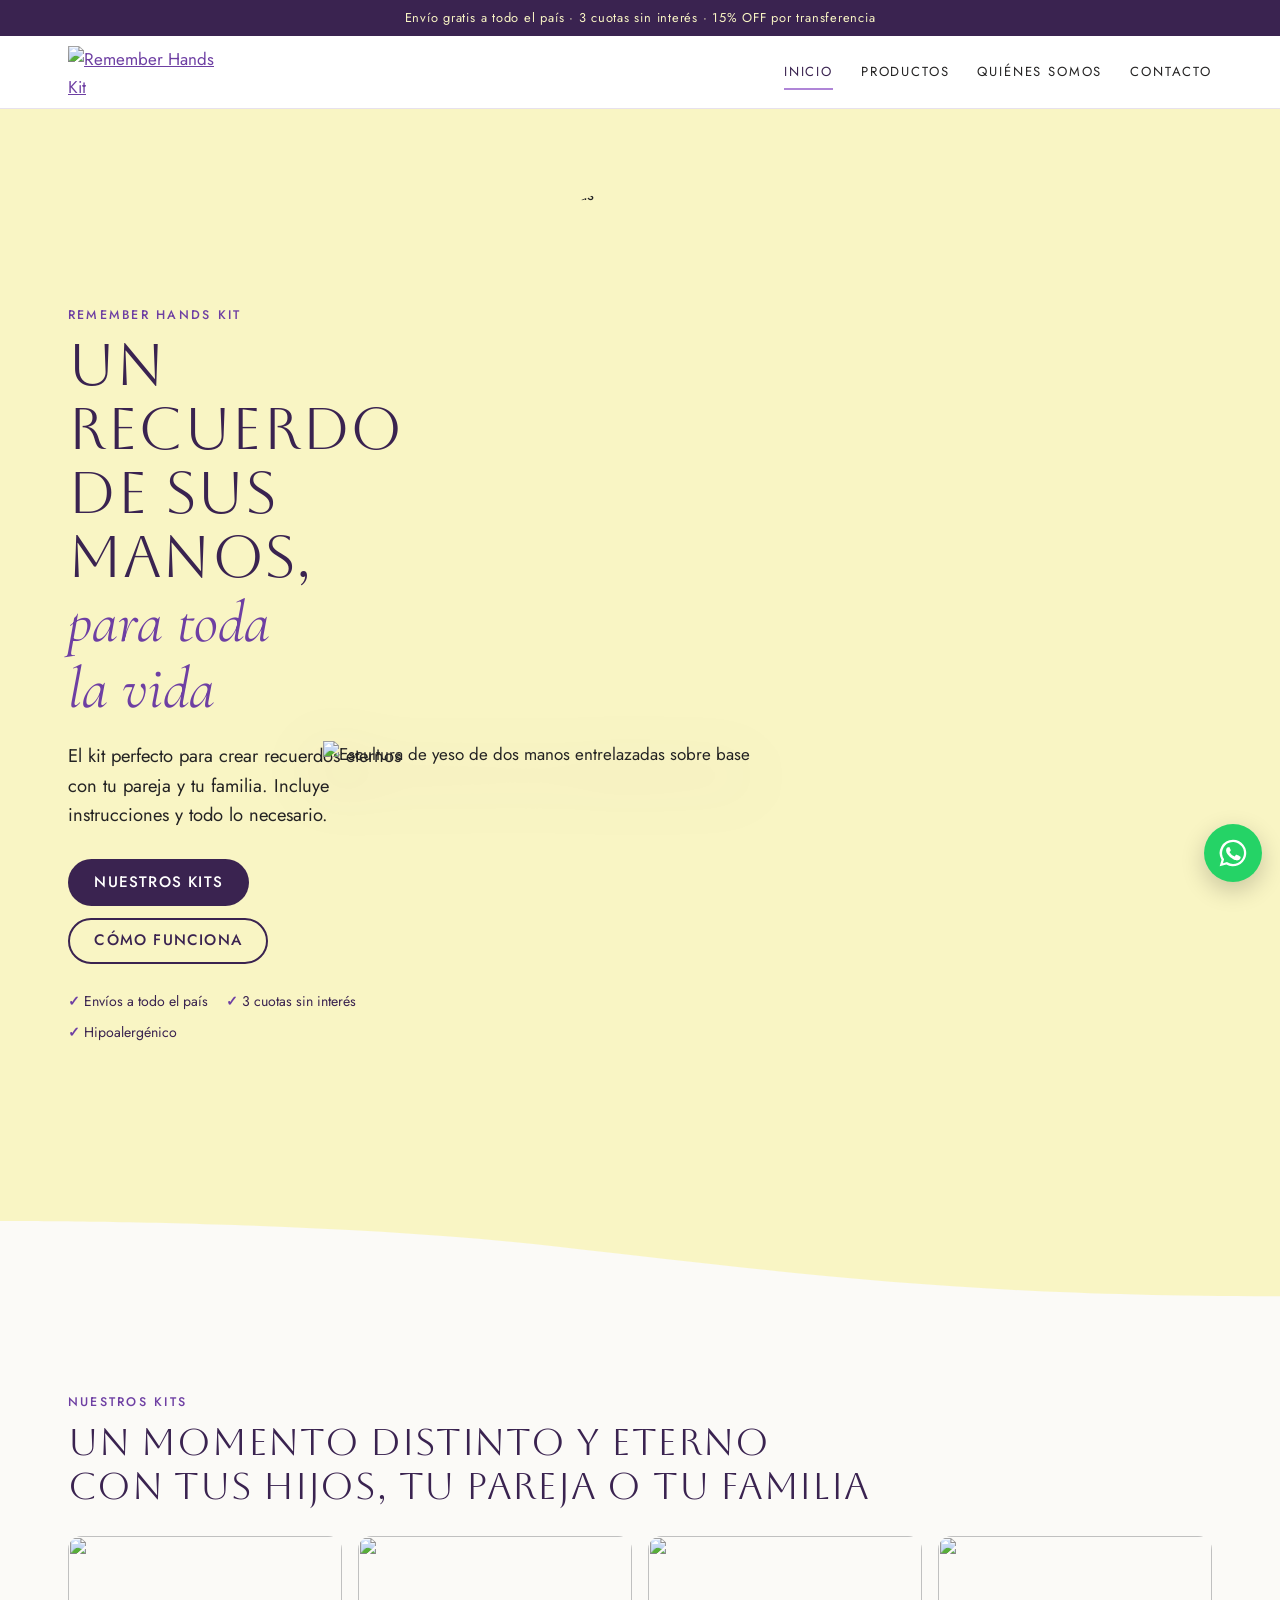
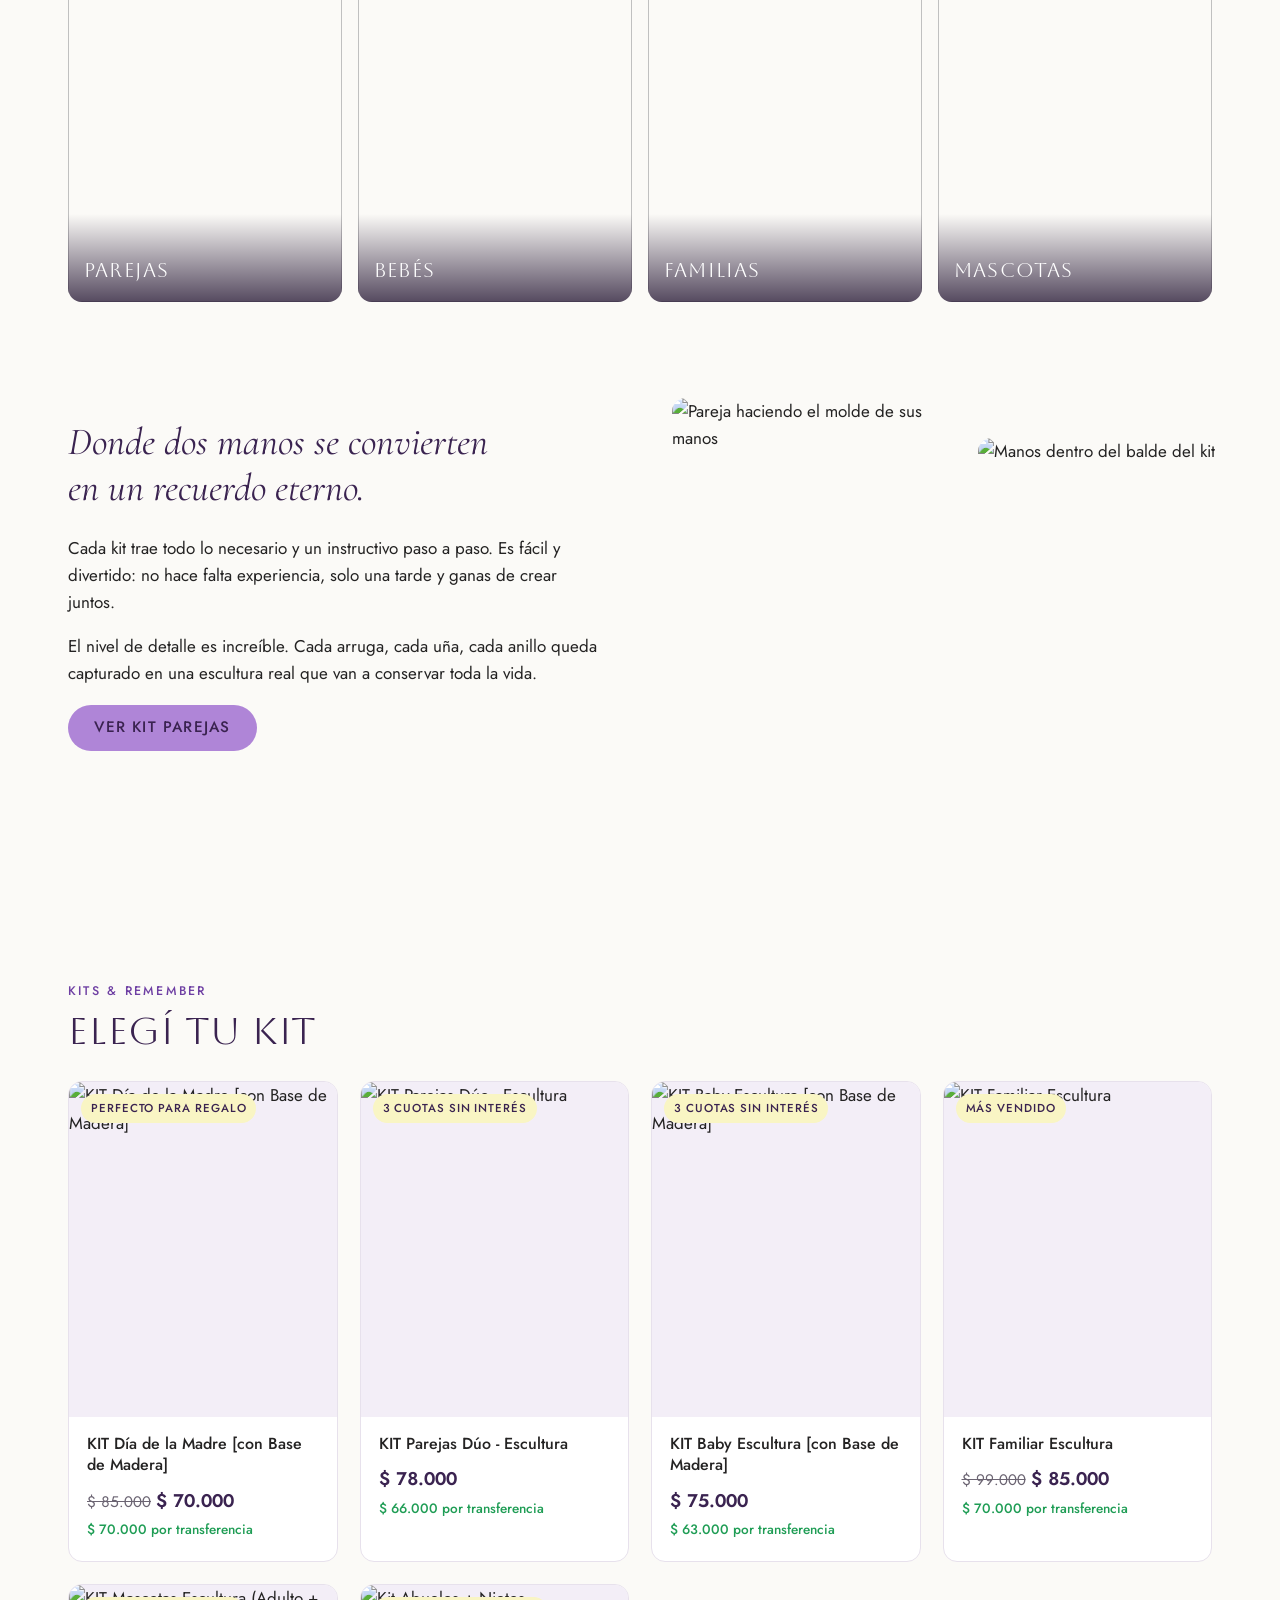
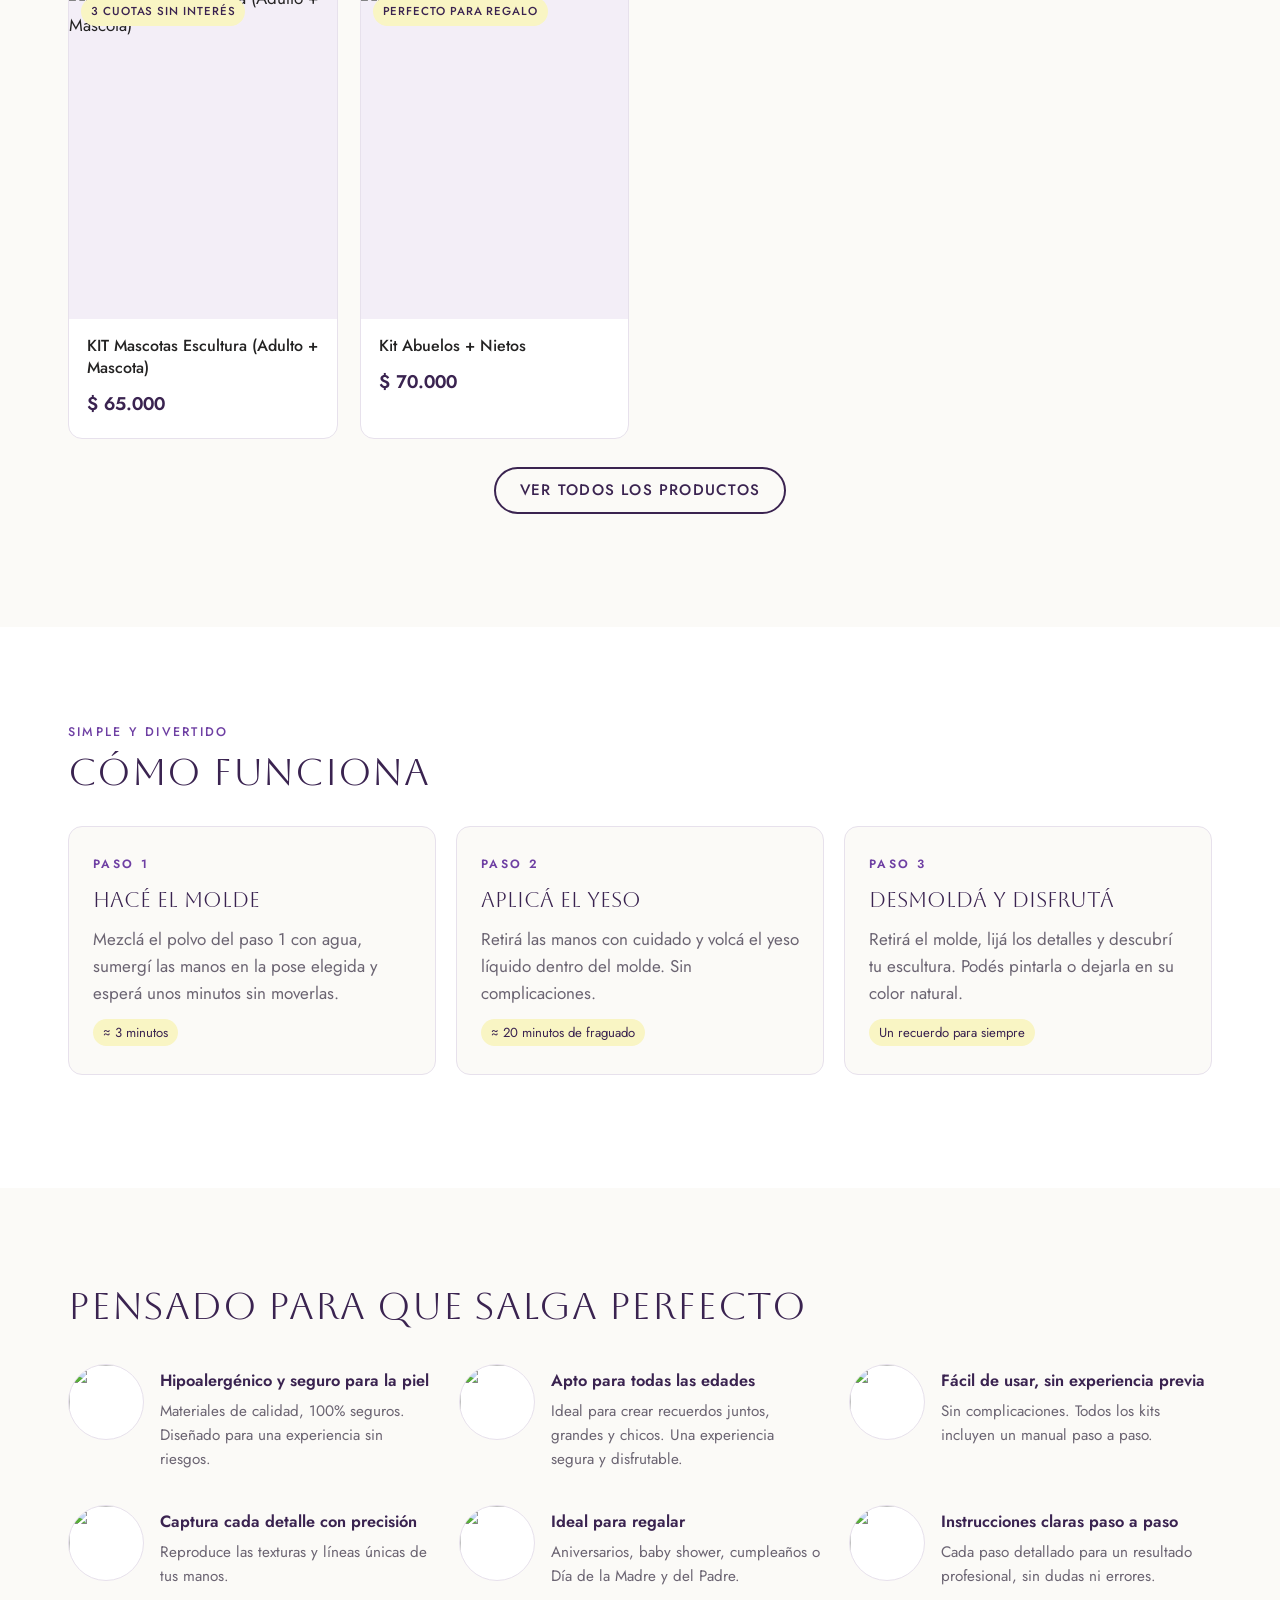
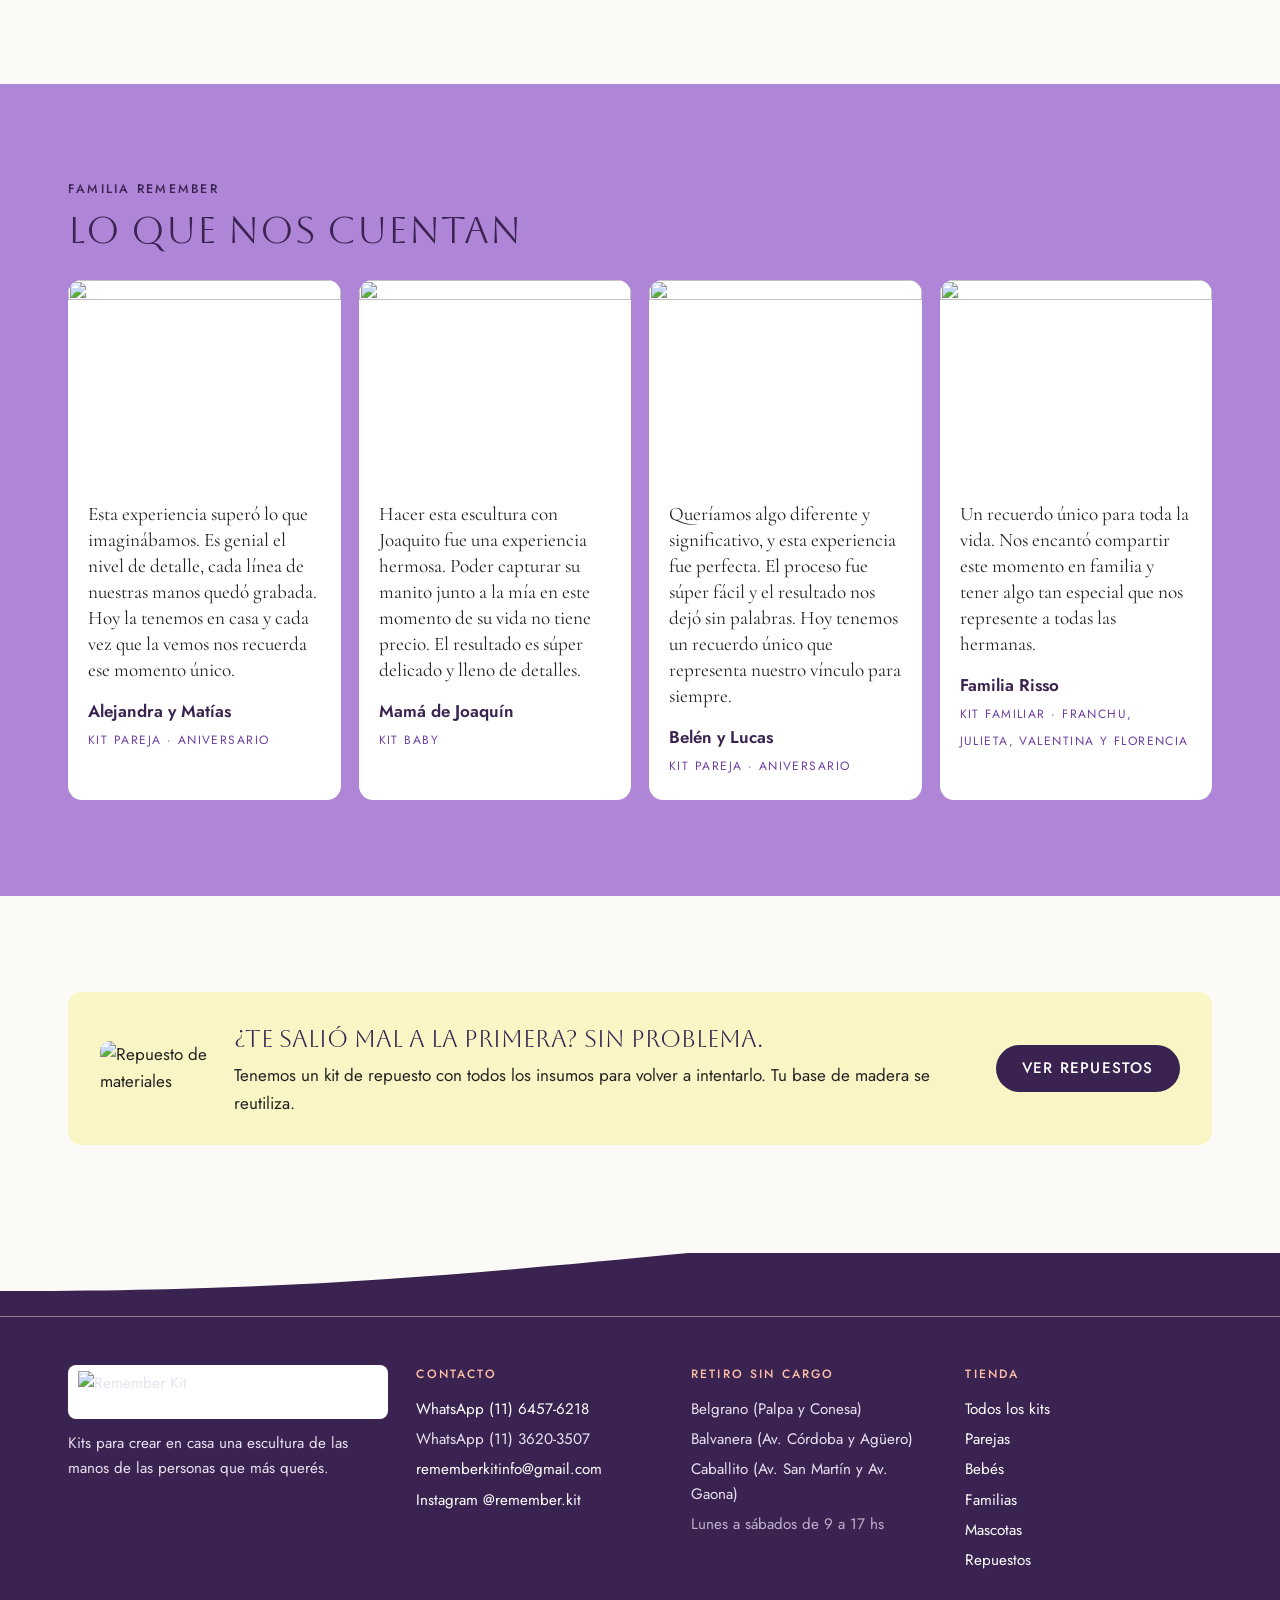
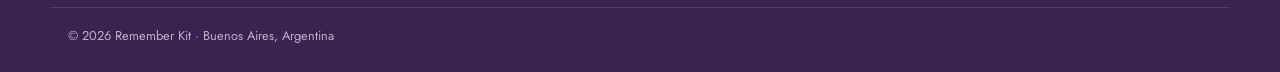
==== index.html @ fe6e5e8a "Add files via upload" ====
<!doctype html>
<html lang="es-AR">
<head>
  <meta charset="utf-8">
  <meta name="viewport" content="width=device-width, initial-scale=1, viewport-fit=cover">
  <title>Remember Kit | Escultura de manos en yeso para hacer en casa</title>
  <meta name="description" content="Ideal para hacer en familia o en pareja. Kit completo para crear sin experiencia una escultura única de las manos o pies de tu bebé desde casa. Envíos a todo el país.">
  <link rel="canonical" href="https://www.rememberkit.com/">
  <meta property="og:type" content="website">
  <meta property="og:title" content="Remember Kit | Un recuerdo de sus manos, para toda la vida">
  <meta property="og:description" content="Kits para crear en casa una escultura de las manos de las personas que más querés.">
  <meta property="og:image" content="https://www.rememberkit.com/img/8713cb_0ca0a6d9445e4e9bab03bb9993b2d3e4~mv2.webp">
  <link rel="icon" href="img/8713cb_ff6d7616b0634d79af1bd8ad1e45ab3d~mv2.webp">
  <link rel="preconnect" href="https://fonts.googleapis.com">
  <link rel="preconnect" href="https://fonts.gstatic.com" crossorigin>
  <link rel="stylesheet" href="https://fonts.googleapis.com/css2?family=Aboreto&family=Cormorant+Garamond:ital,wght@1,500&family=Jost:wght@400;500;600&display=swap">
  <link rel="stylesheet" href="css/styles.css">
</head>
<body data-page="home">
  <header id="site-header"></header>

  <main>
    <!-- HERO -->
    <section class="hero">
      <div class="wrap hero-grid">
        <div>
          <p class="kicker">Remember Hands Kit</p>
          <h1>Un recuerdo de sus manos, <em>para toda la vida</em></h1>
          <p class="lead">El kit perfecto para crear recuerdos eternos con tu pareja y tu familia. Incluye instrucciones y todo lo necesario.</p>
          <div class="hero-actions">
            <a class="btn" href="#kits">Nuestros kits</a>
            <a class="btn btn-ghost" href="#como-funciona">Cómo funciona</a>
          </div>
          <ul class="hero-badges">
            <li>Envíos a todo el país</li>
            <li>3 cuotas sin interés</li>
            <li>Hipoalergénico</li>
          </ul>
        </div>
        <div class="hero-art">
          <img class="bg" src="img/8713cb_c81161ab278e48be9ba4b3c770926b1d~mv2.webp" data-wix="8713cb_c81161ab278e48be9ba4b3c770926b1d~mv2.jpg" alt="Dos manos tomadas" width="800" height="1000">
          <img class="sculpt" src="img/8713cb_0ca0a6d9445e4e9bab03bb9993b2d3e4~mv2.webp" data-wix="8713cb_0ca0a6d9445e4e9bab03bb9993b2d3e4~mv2.png" alt="Escultura de yeso de dos manos entrelazadas sobre base" width="500" height="500">
        </div>
      </div>
      <svg class="wave wave-bottom" viewBox="0 100 1920 200" preserveAspectRatio="none" aria-hidden="true"><path fill="#fbfaf7" d="M1920 300v-4c-455 0-691-51-1083-129C490 97 0 100 0 100v200z"/></svg>
    </section>

    <!-- CATEGORÍAS -->
    <section class="section" id="kits">
      <div class="wrap">
        <p class="kicker">Nuestros kits</p>
        <h2 class="h2">Un momento distinto y eterno con tus hijos, tu pareja o tu familia</h2>
        <div class="cats">
          <a class="cat" href="productos.html#parejas"><img src="img/4d2cf1_3fc060dbe1bd4eff8ce58ce24ddf0bff~mv2.webp" data-wix="4d2cf1_3fc060dbe1bd4eff8ce58ce24ddf0bff~mv2.jpg" alt="" loading="lazy"><span>Parejas</span></a>
          <a class="cat" href="productos.html#bebes"><img src="img/4d2cf1_cc3d5b85aa0a4404ab23030e8111b315~mv2.webp" data-wix="4d2cf1_cc3d5b85aa0a4404ab23030e8111b315~mv2.png" alt="" loading="lazy"><span>Bebés</span></a>
          <a class="cat" href="productos.html#familias"><img src="img/4d2cf1_fe201c64ba8a4705b397173db13f7ad4~mv2.webp" data-wix="4d2cf1_fe201c64ba8a4705b397173db13f7ad4~mv2.png" alt="" loading="lazy"><span>Familias</span></a>
          <a class="cat" href="productos.html#mascotas"><img src="img/4d2cf1_c2e63f88de4f4eab989646e325976aea~mv2.webp" data-wix="4d2cf1_c2e63f88de4f4eab989646e325976aea~mv2.jpg" alt="" loading="lazy"><span>Mascotas</span></a>
        </div>
      </div>
    </section>

    <!-- MOMENTO -->
    <section class="section" style="padding-top:0">
      <div class="wrap moment">
        <div>
          <p class="quote">Donde dos manos se convierten en un recuerdo eterno.</p>
          <p>Cada kit trae todo lo necesario y un instructivo paso a paso. Es fácil y divertido: no hace falta experiencia, solo una tarde y ganas de crear juntos.</p>
          <p>El nivel de detalle es increíble. Cada arruga, cada uña, cada anillo queda capturado en una escultura real que van a conservar toda la vida.</p>
          <p><a class="btn btn-lila" href="producto.html?id=kit-escultura-duo">Ver Kit Parejas</a></p>
        </div>
        <div class="moment-photos">
          <img src="img/8713cb_65192bd73cd14a9b980158bc26ff7708~mv2.webp" data-wix="8713cb_65192bd73cd14a9b980158bc26ff7708~mv2.jpg" alt="Pareja haciendo el molde de sus manos" loading="lazy">
          <img src="img/8713cb_2ed5ee87e773477c852a3723c2a81472~mv2.webp" data-wix="8713cb_2ed5ee87e773477c852a3723c2a81472~mv2.png" alt="Manos dentro del balde del kit" loading="lazy">
        </div>
      </div>
    </section>

    <!-- VIDEO -->
    <section class="section video-band center">
      <div class="wrap">
        <h2 class="h2">El video más lindo que vas a ver hoy</h2>
        <div class="video-wrap">
          <video id="home-video" src="media/video.mp4" poster="img/4d2cf1_292849098573445b8f4439083b106ce8f002.webp" controls playsinline preload="metadata"></video>
        </div>
      </div>
    </section>

    <!-- PRODUCTOS -->
    <section class="section">
      <div class="wrap">
        <p class="kicker">Kits &amp; remember</p>
        <h2 class="h2">Elegí tu kit</h2>
        <div class="grid" id="product-grid"></div>
        <p class="center" style="margin-top:28px"><a class="btn btn-ghost" href="productos.html">Ver todos los productos</a></p>
      </div>
    </section>

    <!-- CÓMO FUNCIONA -->
    <section class="section steps-band" id="como-funciona">
      <div class="wrap">
        <p class="kicker">Simple y divertido</p>
        <h2 class="h2">Cómo funciona</h2>
        <ol class="steps">
          <li><h3>Hacé el molde</h3><p>Mezclá el polvo del paso 1 con agua, sumergí las manos en la pose elegida y esperá unos minutos sin moverlas.</p><span class="time">≈ 3 minutos</span></li>
          <li><h3>Aplicá el yeso</h3><p>Retirá las manos con cuidado y volcá el yeso líquido dentro del molde. Sin complicaciones.</p><span class="time">≈ 20 minutos de fraguado</span></li>
          <li><h3>Desmoldá y disfrutá</h3><p>Retirá el molde, lijá los detalles y descubrí tu escultura. Podés pintarla o dejarla en su color natural.</p><span class="time">Un recuerdo para siempre</span></li>
        </ol>
      </div>
    </section>

    <!-- BENEFICIOS -->
    <section class="section">
      <div class="wrap">
        <h2 class="h2">Pensado para que salga perfecto</h2>
        <div class="benefits">
          <div class="benefit"><img src="img/4d2cf1_e81fe4e38608489d84148e69e5cbd270~mv2.webp" data-wix="4d2cf1_e81fe4e38608489d84148e69e5cbd270~mv2.jpg" alt="" loading="lazy"><div><h3>Hipoalergénico y seguro para la piel</h3><p>Materiales de calidad, 100% seguros. Diseñado para una experiencia sin riesgos.</p></div></div>
          <div class="benefit"><img src="img/4d2cf1_f3e5bd629845481c8b142048c65a89e7~mv2.webp" data-wix="4d2cf1_f3e5bd629845481c8b142048c65a89e7~mv2.png" alt="" loading="lazy"><div><h3>Apto para todas las edades</h3><p>Ideal para crear recuerdos juntos, grandes y chicos. Una experiencia segura y disfrutable.</p></div></div>
          <div class="benefit"><img src="img/4d2cf1_25224d064677497eae03060ad7bb7a66~mv2.webp" data-wix="4d2cf1_25224d064677497eae03060ad7bb7a66~mv2.png" alt="" loading="lazy"><div><h3>Fácil de usar, sin experiencia previa</h3><p>Sin complicaciones. Todos los kits incluyen un manual paso a paso.</p></div></div>
          <div class="benefit"><img src="img/4d2cf1_f8eb8e39792d484a93b31f4dc03f7b4c~mv2.webp" data-wix="4d2cf1_f8eb8e39792d484a93b31f4dc03f7b4c~mv2.jpg" alt="" loading="lazy"><div><h3>Captura cada detalle con precisión</h3><p>Reproduce las texturas y líneas únicas de tus manos.</p></div></div>
          <div class="benefit"><img src="img/4d2cf1_3b54570d46f5496daad8770d1026a12e~mv2.webp" data-wix="4d2cf1_3b54570d46f5496daad8770d1026a12e~mv2.png" alt="" loading="lazy"><div><h3>Ideal para regalar</h3><p>Aniversarios, baby shower, cumpleaños o Día de la Madre y del Padre.</p></div></div>
          <div class="benefit"><img src="img/4d2cf1_26d9e969e3c9423f885022afe9dd13dc~mv2.webp" data-wix="4d2cf1_26d9e969e3c9423f885022afe9dd13dc~mv2.png" alt="" loading="lazy"><div><h3>Instrucciones claras paso a paso</h3><p>Cada paso detallado para un resultado profesional, sin dudas ni errores.</p></div></div>
        </div>
      </div>
    </section>

    <!-- TESTIMONIOS -->
    <section class="section reviews-band">
      <div class="wrap">
        <p class="kicker" style="color:var(--ciruela)">Familia Remember</p>
        <h2 class="h2">Lo que nos cuentan</h2>
        <div class="reviews">
          <figure class="review" style="margin:0"><img src="img/4d2cf1_3fc060dbe1bd4eff8ce58ce24ddf0bff~mv2.webp" data-wix="4d2cf1_3fc060dbe1bd4eff8ce58ce24ddf0bff~mv2.jpg" alt="" loading="lazy"><div><blockquote>Esta experiencia superó lo que imaginábamos. Es genial el nivel de detalle, cada línea de nuestras manos quedó grabada. Hoy la tenemos en casa y cada vez que la vemos nos recuerda ese momento único.</blockquote><cite>Alejandra y Matías</cite><small>Kit Pareja · Aniversario</small></div></figure>
          <figure class="review" style="margin:0"><img src="img/4d2cf1_775528dd09de46259cee389ec1fe3414~mv2.webp" data-wix="4d2cf1_775528dd09de46259cee389ec1fe3414~mv2.png" alt="" loading="lazy"><div><blockquote>Hacer esta escultura con Joaquito fue una experiencia hermosa. Poder capturar su manito junto a la mía en este momento de su vida no tiene precio. El resultado es súper delicado y lleno de detalles.</blockquote><cite>Mamá de Joaquín</cite><small>Kit Baby</small></div></figure>
          <figure class="review" style="margin:0"><img src="img/4d2cf1_cb4ee72f59794ba89a07419ecb58dd98~mv2.webp" data-wix="4d2cf1_cb4ee72f59794ba89a07419ecb58dd98~mv2.jpg" alt="" loading="lazy"><div><blockquote>Queríamos algo diferente y significativo, y esta experiencia fue perfecta. El proceso fue súper fácil y el resultado nos dejó sin palabras. Hoy tenemos un recuerdo único que representa nuestro vínculo para siempre.</blockquote><cite>Belén y Lucas</cite><small>Kit Pareja · Aniversario</small></div></figure>
          <figure class="review" style="margin:0"><img src="img/4d2cf1_858b507fb50d4f44943569b35b722e6d~mv2.webp" data-wix="4d2cf1_858b507fb50d4f44943569b35b722e6d~mv2.jpg" alt="" loading="lazy"><div><blockquote>Un recuerdo único para toda la vida. Nos encantó compartir este momento en familia y tener algo tan especial que nos represente a todas las hermanas.</blockquote><cite>Familia Risso</cite><small>Kit Familiar · Franchu, Julieta, Valentina y Florencia</small></div></figure>
        </div>
      </div>
    </section>

    <!-- REPUESTO -->
    <section class="section">
      <div class="wrap">
        <div class="safety">
          <img src="img/4d2cf1_5569416a52da41928672250ad860e6bc~mv2.webp" data-wix="4d2cf1_5569416a52da41928672250ad860e6bc~mv2.webp" alt="Repuesto de materiales" loading="lazy">
          <div>
            <h2>¿Te salió mal a la primera? Sin problema.</h2>
            <p>Tenemos un kit de repuesto con todos los insumos para volver a intentarlo. Tu base de madera se reutiliza.</p>
          </div>
          <a class="btn" href="productos.html#repuestos">Ver repuestos</a>
        </div>
      </div>
    </section>
  </main>

  <footer id="site-footer"></footer>

  <script src="js/config.js"></script>
  <script src="js/productos.js"></script>
  <script src="js/app.js"></script>
</body>
</html>
---- css/styles.css ----
/* Remember Kit — estilos
   Concepto: yeso blanco sobre lila y crema, con las ondas de la marca
   separando secciones. Tipografía en mayúsculas finas como en el logo. */
:root {
  --lila: #af85d7;
  --lila-osc: #6e3fa3;
  --ciruela: #3a2350;
  --crema: #f9f5c4;
  --durazno: #ffc0a7;
  --yeso: #fbfaf7;
  --tinta: #242323;
  --gris: #6b6472;
  --linea: #e7e1ec;
  --verde-wa: #1f9d55;

  --display: "Aboreto", "Futura", "Century Gothic", sans-serif;
  --body: "Jost", "Futura", "Avenir", "Segoe UI", sans-serif;
  --serif: "Cormorant Garamond", "Garamond", Georgia, serif;

  --r: 14px;
  --maxw: 1180px;
}

* { box-sizing: border-box; }
html { scroll-behavior: smooth; }
body {
  margin: 0;
  font-family: var(--body);
  font-size: 17px;
  line-height: 1.6;
  color: var(--tinta);
  background: var(--yeso);
  -webkit-font-smoothing: antialiased;
}
img { max-width: 100%; display: block; }
a { color: var(--lila-osc); }
:focus-visible { outline: 3px solid var(--lila); outline-offset: 2px; }
.wrap {
  max-width: var(--maxw);
  margin-inline: auto;
  padding-left: max(18px, env(safe-area-inset-left, 0px));
  padding-right: max(18px, env(safe-area-inset-right, 0px));
}
.muted { color: var(--gris); }
.h2 {
  font-family: var(--display);
  font-size: clamp(1.6rem, 3.4vw, 2.4rem);
  line-height: 1.15;
  font-weight: 400;
  letter-spacing: .02em;
  color: var(--ciruela);
  text-wrap: balance;
  margin: 0 0 .4em;
}
.kicker {
  font-size: .78rem;
  letter-spacing: .18em;
  text-transform: uppercase;
  color: var(--lila-osc);
  font-weight: 500;
  margin: 0 0 .6em;
}
.section { padding-block: clamp(48px, 8vw, 96px); }
.center { text-align: center; }

/* ---------- Botones ---------- */
.btn {
  display: inline-flex; align-items: center; justify-content: center; gap: .5em;
  padding: .9em 1.6em;
  border-radius: 999px;
  border: 2px solid transparent;
  background: var(--ciruela);
  color: #fff;
  font: 500 .95rem/1 var(--body);
  letter-spacing: .08em;
  text-transform: uppercase;
  text-decoration: none;
  cursor: pointer;
  transition: transform .15s, background .15s;
}
.btn:hover { transform: translateY(-1px); }
.btn svg { width: 1.3em; height: 1.3em; }
.btn-lila { background: var(--lila); color: var(--ciruela); }
.btn-ghost { background: transparent; color: var(--ciruela); border-color: var(--ciruela); }
.btn-mp { background: #009ee3; }
.btn-wa { background: var(--verde-wa); }
.btn-wa-out { background: #fff; color: var(--verde-wa); border-color: var(--verde-wa); }
.btn-ml { background: #ffe600; color: #2d3277; }

/* ---------- Header ---------- */
.announce { background: var(--ciruela); color: var(--crema); font-size: .8rem; letter-spacing: .06em; text-align: center; padding-block: 8px; }
.nav-bar { background: #fff; border-bottom: 1px solid var(--linea); position: sticky; top: 0; z-index: 20; }
#site-header { position: relative; z-index: 20; }
.nav { display: flex; align-items: center; justify-content: space-between; gap: 16px; padding-block: 10px; }
.logo img { height: 52px; width: auto; }
.menu { display: flex; gap: 28px; }
.menu a {
  font-size: .82rem; letter-spacing: .14em; text-transform: uppercase;
  color: var(--tinta); text-decoration: none; padding: 6px 0; border-bottom: 2px solid transparent;
}
.menu a:hover, .menu a[aria-current] { border-color: var(--lila); color: var(--ciruela); }
.menu-btn { display: none; background: none; border: 1px solid var(--linea); border-radius: 999px; padding: 8px 16px; font: 500 .8rem var(--body); letter-spacing: .1em; text-transform: uppercase; color: var(--ciruela); }
@media (max-width: 760px) {
  .menu-btn { display: block; }
  .menu { display: none; position: absolute; left: 0; right: 0; top: 100%; background: #fff; flex-direction: column; gap: 0; padding: 8px max(18px, env(safe-area-inset-left, 0px)) 16px; border-bottom: 1px solid var(--linea); }
  .menu a { padding: 12px 0; border-bottom: 1px solid var(--linea); }
  #site-header.open .menu { display: flex; }
  .nav-bar { position: relative; }
}

/* ---------- Hero ---------- */
.hero { position: relative; background: var(--crema); overflow: hidden; }
.hero-grid { display: grid; grid-template-columns: 1.05fr .95fr; align-items: center; gap: 32px; padding-block: clamp(36px, 6vw, 72px) clamp(70px, 9vw, 120px); }
.hero h1 {
  font-family: var(--display); font-weight: 400;
  font-size: clamp(2rem, 5.2vw, 3.7rem); line-height: 1.08; letter-spacing: .01em;
  color: var(--ciruela); margin: 0 0 .35em; text-wrap: balance;
}
.hero h1 em { font-family: var(--serif); font-style: italic; text-transform: none; color: var(--lila-osc); letter-spacing: 0; }
.hero p.lead { font-size: 1.15rem; max-width: 34ch; margin: 0 0 1.6em; }
.hero-actions { display: flex; flex-wrap: wrap; gap: 12px; }
.hero-art { position: relative; }
.hero-art .bg { border-radius: 240px 240px var(--r) var(--r); aspect-ratio: 4/5; object-fit: cover; width: 100%; filter: saturate(.9); }
.hero-art .sculpt { position: absolute; width: 58%; left: -14%; bottom: -6%; filter: drop-shadow(0 20px 30px rgba(58,35,80,.25)); }
.hero-badges { display: flex; flex-wrap: wrap; gap: 8px 18px; margin-top: 26px; padding: 0; list-style: none; font-size: .88rem; color: var(--ciruela); }
.hero-badges li::before { content: "✓ "; color: var(--lila-osc); font-weight: 600; }
@media (max-width: 820px) {
  .hero-grid { grid-template-columns: 1fr; }
  .hero-art { max-width: 420px; margin-inline: auto; width: 100%; }
  .hero-art .sculpt { left: -6%; }
}

/* Ondas de la marca */
.wave { display: block; width: 100%; height: clamp(40px, 6vw, 90px); }
.wave-bottom { position: absolute; left: 0; right: 0; bottom: -1px; }

/* ---------- Categorías ---------- */
.cats { display: grid; grid-template-columns: repeat(4, 1fr); gap: 16px; margin-top: 28px; }
.cat { position: relative; border-radius: var(--r); overflow: hidden; aspect-ratio: 3/4; display: block; color: #fff; text-decoration: none; }
.cat img { width: 100%; height: 100%; object-fit: cover; transition: transform .5s; }
.cat:hover img { transform: scale(1.04); }
.cat span {
  position: absolute; inset: auto 0 0; padding: 40px 16px 16px;
  background: linear-gradient(transparent, rgba(30,15,45,.75));
  font-family: var(--display); font-size: 1.25rem; letter-spacing: .06em;
}
@media (max-width: 820px) { .cats { grid-template-columns: repeat(2, 1fr); } }

/* ---------- Momento (texto + fotos) ---------- */
.moment { display: grid; grid-template-columns: 1fr 1fr; gap: clamp(24px, 5vw, 64px); align-items: center; }
.moment .quote { font-family: var(--serif); font-style: italic; font-size: clamp(1.6rem, 3.2vw, 2.4rem); line-height: 1.2; color: var(--ciruela); margin: 0 0 .6em; text-wrap: balance; }
.moment-photos { display: grid; grid-template-columns: 1fr 1fr; gap: 12px; }
.moment-photos img { border-radius: var(--r); aspect-ratio: 3/4; object-fit: cover; width: 100%; }
.moment-photos img:last-child { margin-top: 40px; }
@media (max-width: 820px) { .moment { grid-template-columns: 1fr; } }

/* ---------- Video ---------- */
.video-band { background: var(--ciruela); color: var(--crema); }
.video-band .h2 { color: var(--crema); }
.video-wrap { max-width: 900px; margin: 24px auto 0; border-radius: var(--r); overflow: hidden; background: #000; }
.video-wrap video { width: 100%; display: block; aspect-ratio: 16/9; }

/* ---------- Grilla de productos ---------- */
.grid { display: grid; grid-template-columns: repeat(auto-fill, minmax(230px, 1fr)); gap: 22px; margin-top: 28px; }
.card { background: #fff; border-radius: var(--r); overflow: hidden; border: 1px solid var(--linea); transition: box-shadow .2s, transform .2s; }
.card:hover { box-shadow: 0 14px 34px rgba(58,35,80,.12); transform: translateY(-2px); }
.card-link { color: inherit; text-decoration: none; display: flex; flex-direction: column; height: 100%; }
.card-img { position: relative; aspect-ratio: 4/5; background: #f3eef7; }
.card-img img { width: 100%; height: 100%; object-fit: cover; }
.tag { position: absolute; top: 12px; left: 12px; background: var(--crema); color: var(--ciruela); font-size: .72rem; letter-spacing: .08em; text-transform: uppercase; padding: 5px 10px; border-radius: 999px; font-weight: 500; }
.tag.static { position: static; display: inline-block; margin-bottom: 12px; }
.card-body { padding: 16px 18px 20px; display: flex; flex-direction: column; gap: 4px; flex: 1; }
.card-body h3 { font-size: 1rem; font-weight: 500; line-height: 1.35; margin: 0 0 6px; }
.price { margin: 0; font-variant-numeric: tabular-nums; }
.price s { color: var(--gris); font-size: .9em; }
.price strong { color: var(--ciruela); font-size: 1.15rem; font-weight: 600; }
.transfer { margin: 0; font-size: .85rem; color: var(--verde-wa); font-weight: 500; }

/* Pestañas de categorías */
.tabs { display: flex; flex-wrap: wrap; gap: 8px; margin-top: 18px; }
.tabs button { font: 500 .85rem var(--body); letter-spacing: .06em; padding: 9px 18px; border-radius: 999px; border: 1px solid var(--linea); background: #fff; color: var(--ciruela); cursor: pointer; }
.tabs button[aria-pressed="true"] { background: var(--ciruela); color: #fff; border-color: var(--ciruela); }

/* ---------- Cómo funciona ---------- */
.steps-band { background: #fff; }
.steps { display: grid; grid-template-columns: repeat(3, 1fr); gap: 20px; margin-top: 32px; counter-reset: paso; list-style: none; padding: 0; }
.steps li { counter-increment: paso; padding: 28px 24px; border-radius: var(--r); background: var(--yeso); border: 1px solid var(--linea); }
.steps li::before { content: "PASO " counter(paso); display: block; font-size: .75rem; letter-spacing: .2em; color: var(--lila-osc); font-weight: 600; margin-bottom: 10px; }
.steps h3 { font-family: var(--display); font-weight: 400; font-size: 1.3rem; color: var(--ciruela); margin: 0 0 8px; }
.steps p { margin: 0; color: var(--gris); }
.steps .time { display: inline-block; margin-top: 12px; font-size: .82rem; color: var(--ciruela); background: var(--crema); padding: 3px 10px; border-radius: 999px; }
@media (max-width: 820px) { .steps { grid-template-columns: 1fr; } }

/* ---------- Beneficios ---------- */
.benefits { display: grid; grid-template-columns: repeat(3, 1fr); gap: 34px 28px; margin-top: 36px; }
.benefit { display: grid; grid-template-columns: 76px 1fr; gap: 16px; align-items: start; }
.benefit img { width: 76px; height: 76px; border-radius: 50%; object-fit: cover; background: #fff; border: 1px solid var(--linea); }
.benefit h3 { font-size: 1.02rem; font-weight: 600; margin: 4px 0 4px; color: var(--ciruela); }
.benefit p { margin: 0; font-size: .95rem; color: var(--gris); }
@media (max-width: 900px) { .benefits { grid-template-columns: 1fr 1fr; } }
@media (max-width: 560px) { .benefits { grid-template-columns: 1fr; } }

/* ---------- Testimonios ---------- */
.reviews-band { background: var(--lila); }
.reviews-band .h2 { color: var(--ciruela); }
.reviews { display: grid; grid-template-columns: repeat(auto-fill, minmax(260px, 1fr)); gap: 18px; margin-top: 28px; }
.review { background: #fff; border-radius: var(--r); overflow: hidden; display: flex; flex-direction: column; }
.review img { aspect-ratio: 4/3; object-fit: cover; width: 100%; }
.review div { padding: 18px 20px 22px; }
.review blockquote { margin: 0 0 14px; font-family: var(--serif); font-size: 1.2rem; line-height: 1.35; color: var(--tinta); }
.review cite { font-style: normal; font-weight: 600; color: var(--ciruela); display: block; }
.review small { font-size: .75rem; letter-spacing: .12em; text-transform: uppercase; color: var(--lila-osc); }

/* ---------- Banner repuesto ---------- */
.safety { display: grid; grid-template-columns: auto 1fr auto; gap: 24px; align-items: center; background: var(--crema); border-radius: var(--r); padding: 28px 32px; }
.safety img { width: 110px; border-radius: 10px; }
.safety h2 { font-family: var(--display); font-weight: 400; color: var(--ciruela); font-size: 1.5rem; margin: 0 0 4px; }
.safety p { margin: 0; }
@media (max-width: 760px) { .safety { grid-template-columns: 1fr; text-align: left; } .safety img { width: 90px; } }

/* ---------- Ficha de producto ---------- */
.crumbs { font-size: .85rem; color: var(--gris); padding-top: 20px; }
.crumbs a { color: var(--gris); }
.pdp { display: grid; grid-template-columns: 1.05fr 1fr; gap: clamp(24px, 4vw, 56px); padding-block: 20px 60px; align-items: start; }
.gallery { position: sticky; top: 90px; }
.g-main { background: #f3eef7; border-radius: var(--r); overflow: hidden; aspect-ratio: 4/5; }
.g-main img { width: 100%; height: 100%; object-fit: cover; }
.g-thumbs { display: flex; gap: 8px; margin-top: 10px; overflow-x: auto; padding-bottom: 4px; }
.g-thumbs button { flex: 0 0 72px; height: 88px; padding: 0; border: 2px solid transparent; border-radius: 10px; overflow: hidden; cursor: pointer; background: #f3eef7; }
.g-thumbs button[aria-current] { border-color: var(--lila-osc); }
.g-thumbs img { width: 100%; height: 100%; object-fit: cover; }
.buy h1 { font-family: var(--display); font-weight: 400; font-size: clamp(1.6rem, 3vw, 2.3rem); line-height: 1.15; color: var(--ciruela); margin: 0 0 .4em; text-wrap: balance; }
.buy .lead { font-size: 1.08rem; color: var(--gris); margin: 0 0 18px; }
.price.big strong { font-size: 1.9rem; }
.perks { list-style: none; padding: 0; margin: 18px 0 22px; display: flex; flex-wrap: wrap; gap: 8px; }
.perks li { font-size: .82rem; padding: 6px 12px; border-radius: 999px; background: #fff; border: 1px solid var(--linea); color: var(--ciruela); }
.ctas { display: grid; gap: 10px; margin-bottom: 26px; }
.ctas .btn { width: 100%; padding-block: 1.05em; }
.acc { border-top: 1px solid var(--linea); }
.acc:last-of-type { border-bottom: 1px solid var(--linea); }
.acc summary { cursor: pointer; padding: 16px 0; font-weight: 600; color: var(--ciruela); list-style: none; display: flex; justify-content: space-between; }
.acc summary::-webkit-details-marker { display: none; }
.acc summary::after { content: "+"; font-size: 1.3rem; line-height: 1; color: var(--lila-osc); }
.acc[open] summary::after { content: "–"; }
.desc { padding-bottom: 18px; }
.desc h3 { font-size: 1rem; color: var(--ciruela); margin: 1.2em 0 .3em; }
.desc p { margin: 0 0 .8em; }
.desc ul { margin: 0 0 .8em; padding-left: 1.2em; }
.empty { text-align: center; padding: 100px 20px; }
@media (max-width: 860px) { .pdp { grid-template-columns: 1fr; } .gallery { position: static; } }

/* ---------- Página genérica ---------- */
.page-head { background: var(--crema); padding-block: clamp(36px, 6vw, 64px); }
.page-head h1 { font-family: var(--display); font-weight: 400; color: var(--ciruela); font-size: clamp(1.9rem, 4vw, 3rem); margin: 0; line-height: 1.1; }
.about { display: grid; grid-template-columns: 1fr 1fr; gap: clamp(24px, 5vw, 64px); align-items: center; }
.about img { border-radius: var(--r); width: 100%; aspect-ratio: 4/5; object-fit: cover; }
.about p { max-width: 60ch; }
.contact-cards { display: grid; grid-template-columns: repeat(3, 1fr); gap: 18px; margin-top: 28px; }
.contact-cards > div { background: #fff; border: 1px solid var(--linea); border-radius: var(--r); padding: 22px; }
.contact-cards h3 { margin: 0 0 8px; font-size: .78rem; letter-spacing: .16em; text-transform: uppercase; color: var(--lila-osc); }
.contact-cards p { margin: 0 0 4px; }
@media (max-width: 820px) { .about, .contact-cards { grid-template-columns: 1fr; } }

/* ---------- Footer ---------- */
#site-footer { background: var(--ciruela); color: #e9e0f1; position: relative; margin-top: clamp(40px, 6vw, 80px); }
.wave-top { position: absolute; left: 0; right: 0; top: -1px; height: clamp(30px, 5vw, 70px); transform: translateY(-99%);
  background: url("data:image/svg+xml,%3Csvg xmlns='http://www.w3.org/2000/svg' viewBox='0 0 1920 200' preserveAspectRatio='none'%3E%3Cpath fill='%233a2350' d='M0 200V120C455 120 690 69 1083-9 1430-78 1920 0 1920 0v200z'/%3E%3C/svg%3E") center/100% 100% no-repeat; }
.foot-grid { display: grid; grid-template-columns: 1.3fr 1fr 1fr 1fr; gap: 28px; padding-block: 48px 28px; font-size: .95rem; }
.foot-grid h3 { font-size: .75rem; letter-spacing: .18em; text-transform: uppercase; color: var(--durazno); margin: 0 0 12px; font-weight: 500; }
.foot-grid p { margin: 0 0 6px; }
.foot-grid a { color: #fff; text-decoration: none; }
.foot-grid a:hover { text-decoration: underline; }
.foot-grid .muted { color: #bfb0cc; }
.foot-logo { height: 54px; width: auto; margin-bottom: 12px; background: #fff; border-radius: 8px; padding: 6px 10px; }
.foot-legal { border-top: 1px solid rgba(255,255,255,.12); padding-block: 18px 26px; font-size: .8rem; color: #bfb0cc; }
@media (max-width: 820px) { .foot-grid { grid-template-columns: 1fr 1fr; } }
@media (max-width: 480px) { .foot-grid { grid-template-columns: 1fr; } }

/* ---------- WhatsApp flotante ---------- */
.wa-fab {
  position: fixed; z-index: 30;
  right: calc(18px + env(safe-area-inset-right, 0px));
  bottom: calc(18px + env(safe-area-inset-bottom, 0px));
  width: 58px; height: 58px; border-radius: 50%;
  background: #25d366; color: #fff; display: grid; place-items: center;
  box-shadow: 0 8px 24px rgba(0,0,0,.2);
}
.wa-fab svg { width: 32px; height: 32px; }

@media (prefers-reduced-motion: reduce) {
  *, *::before, *::after { transition: none !important; scroll-behavior: auto !important; }
}
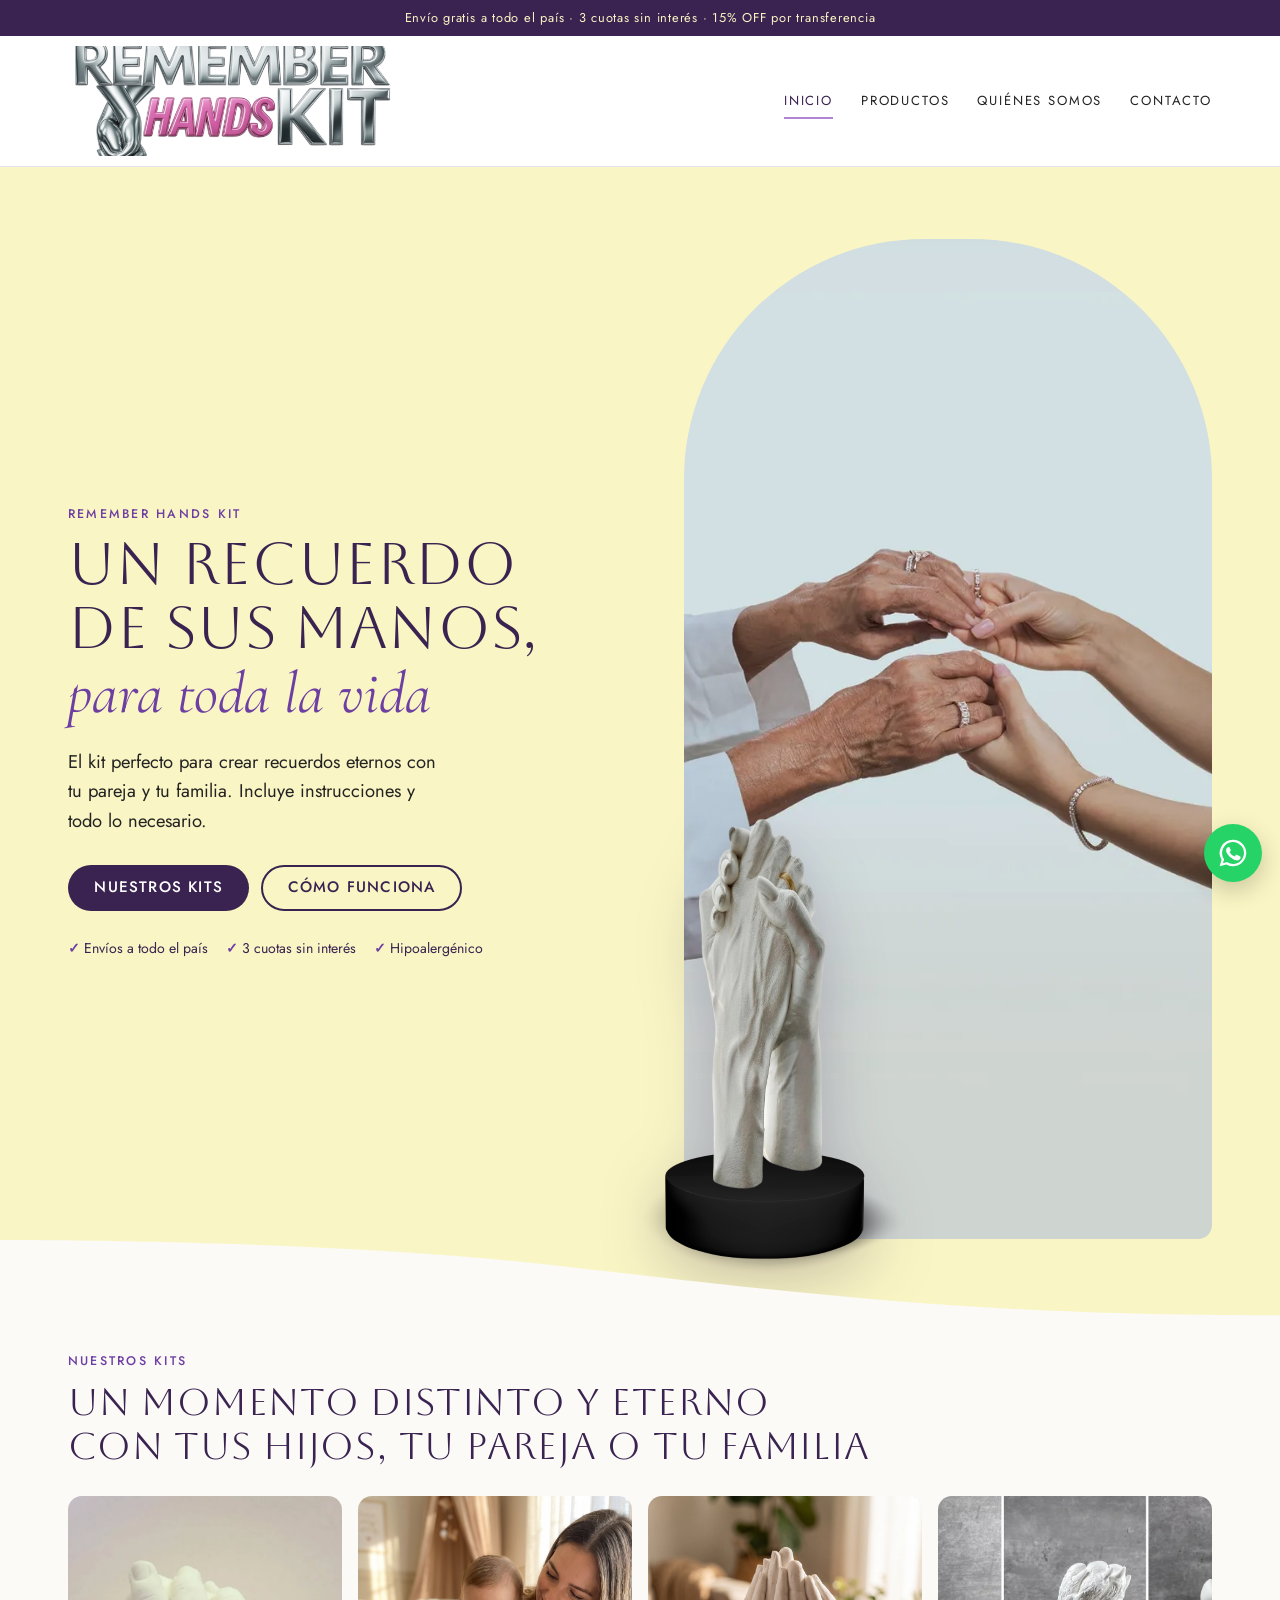
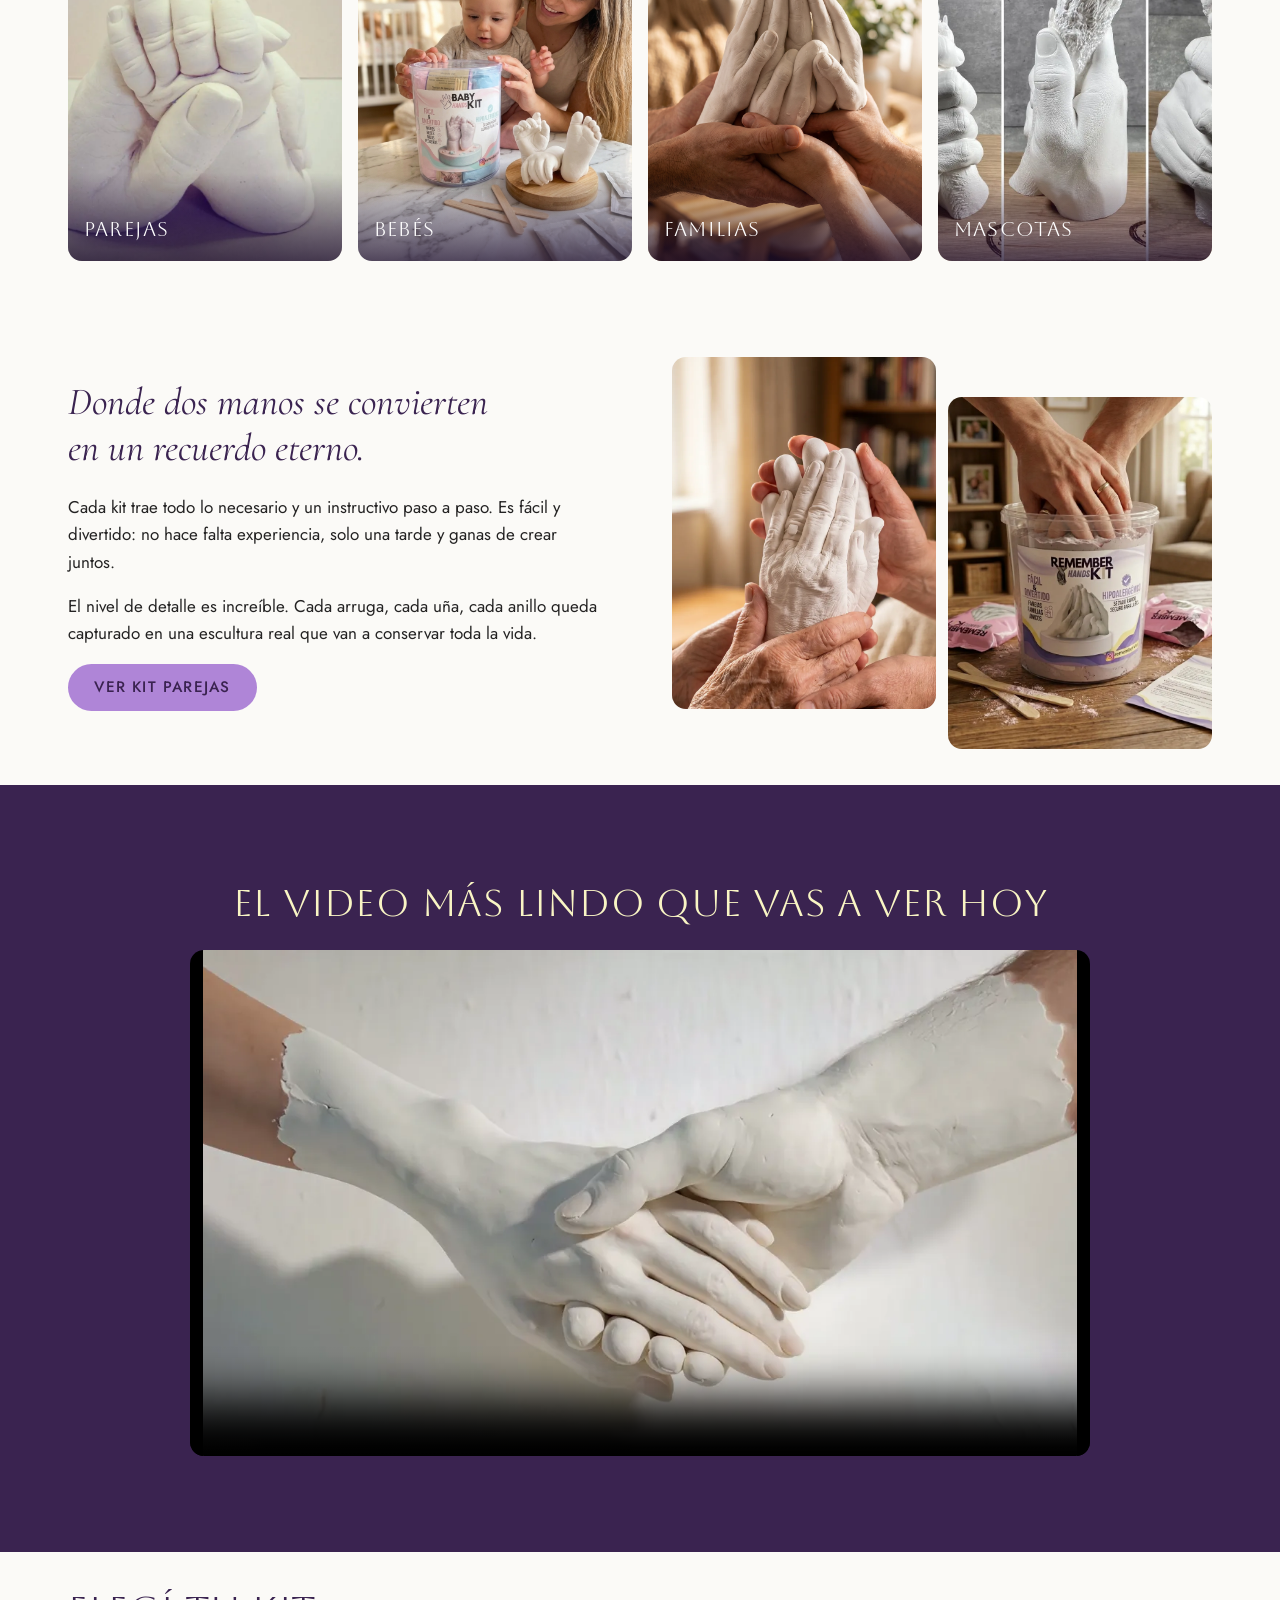
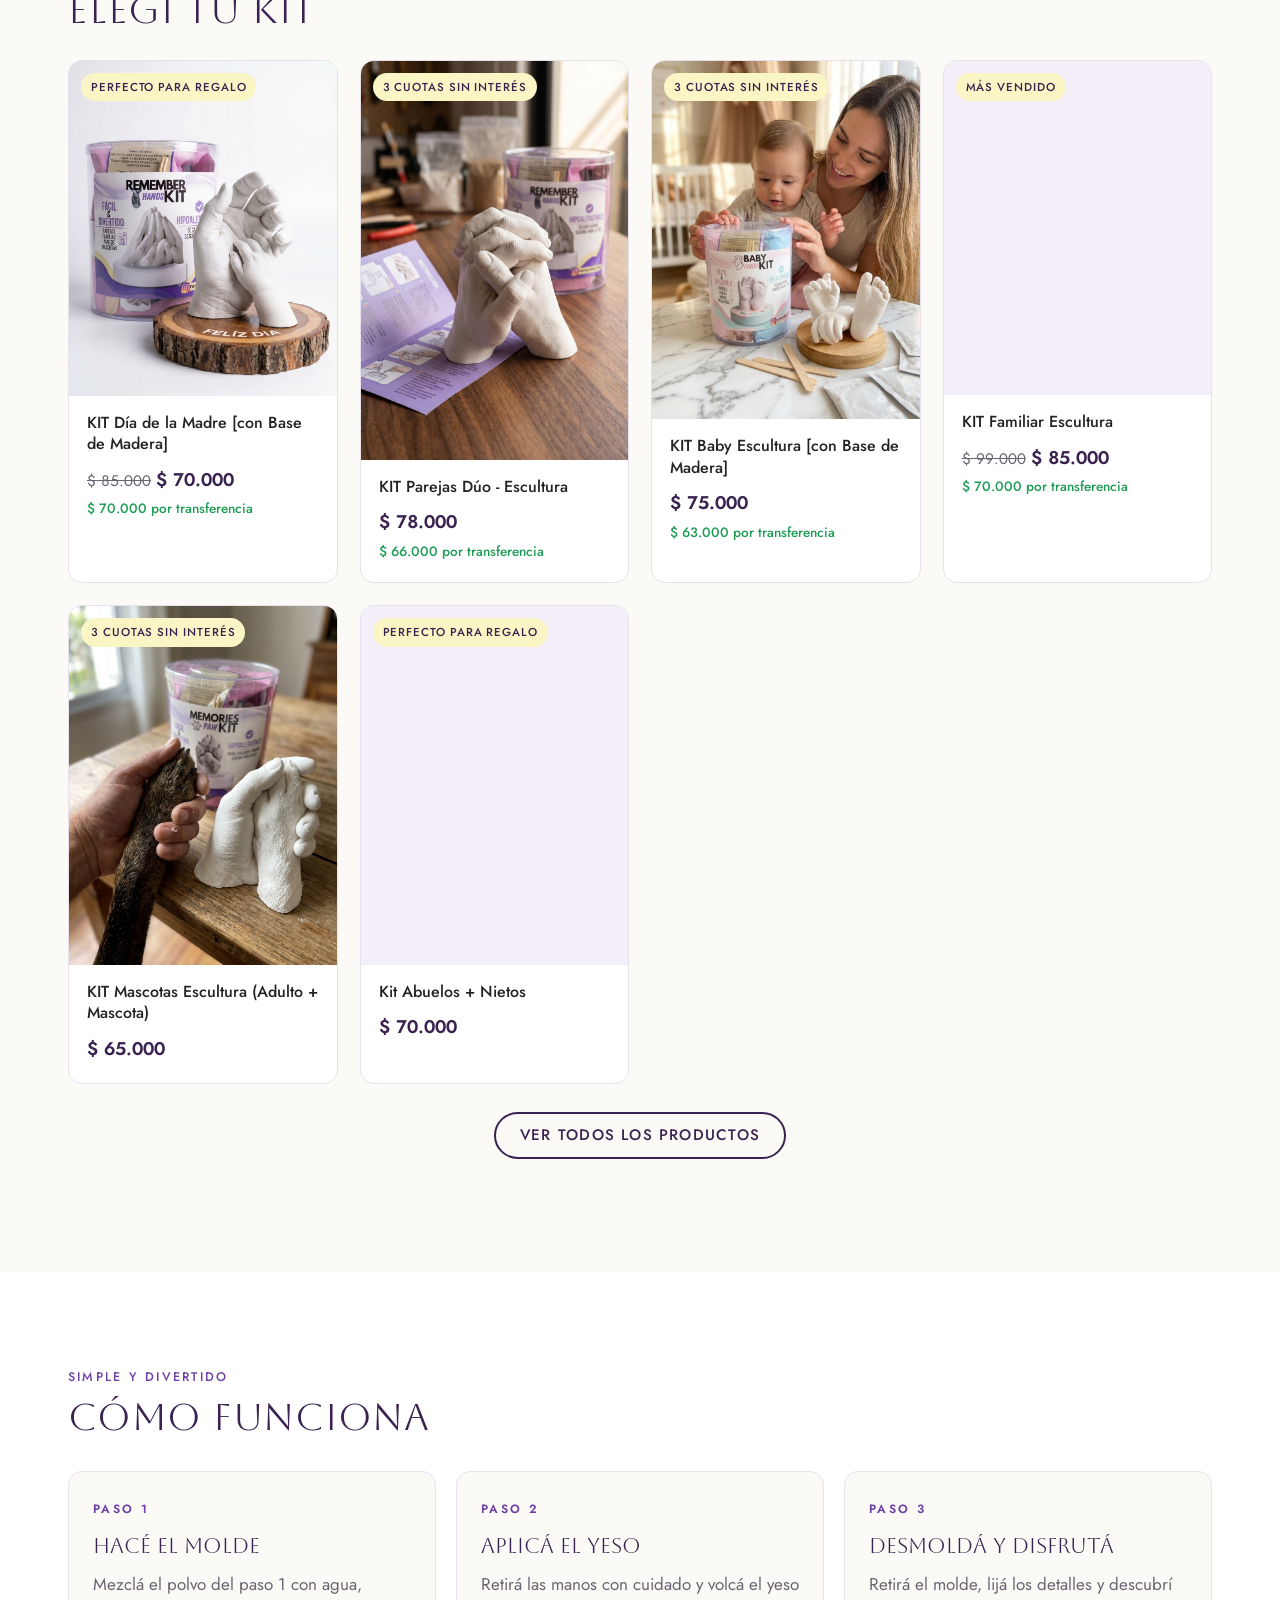
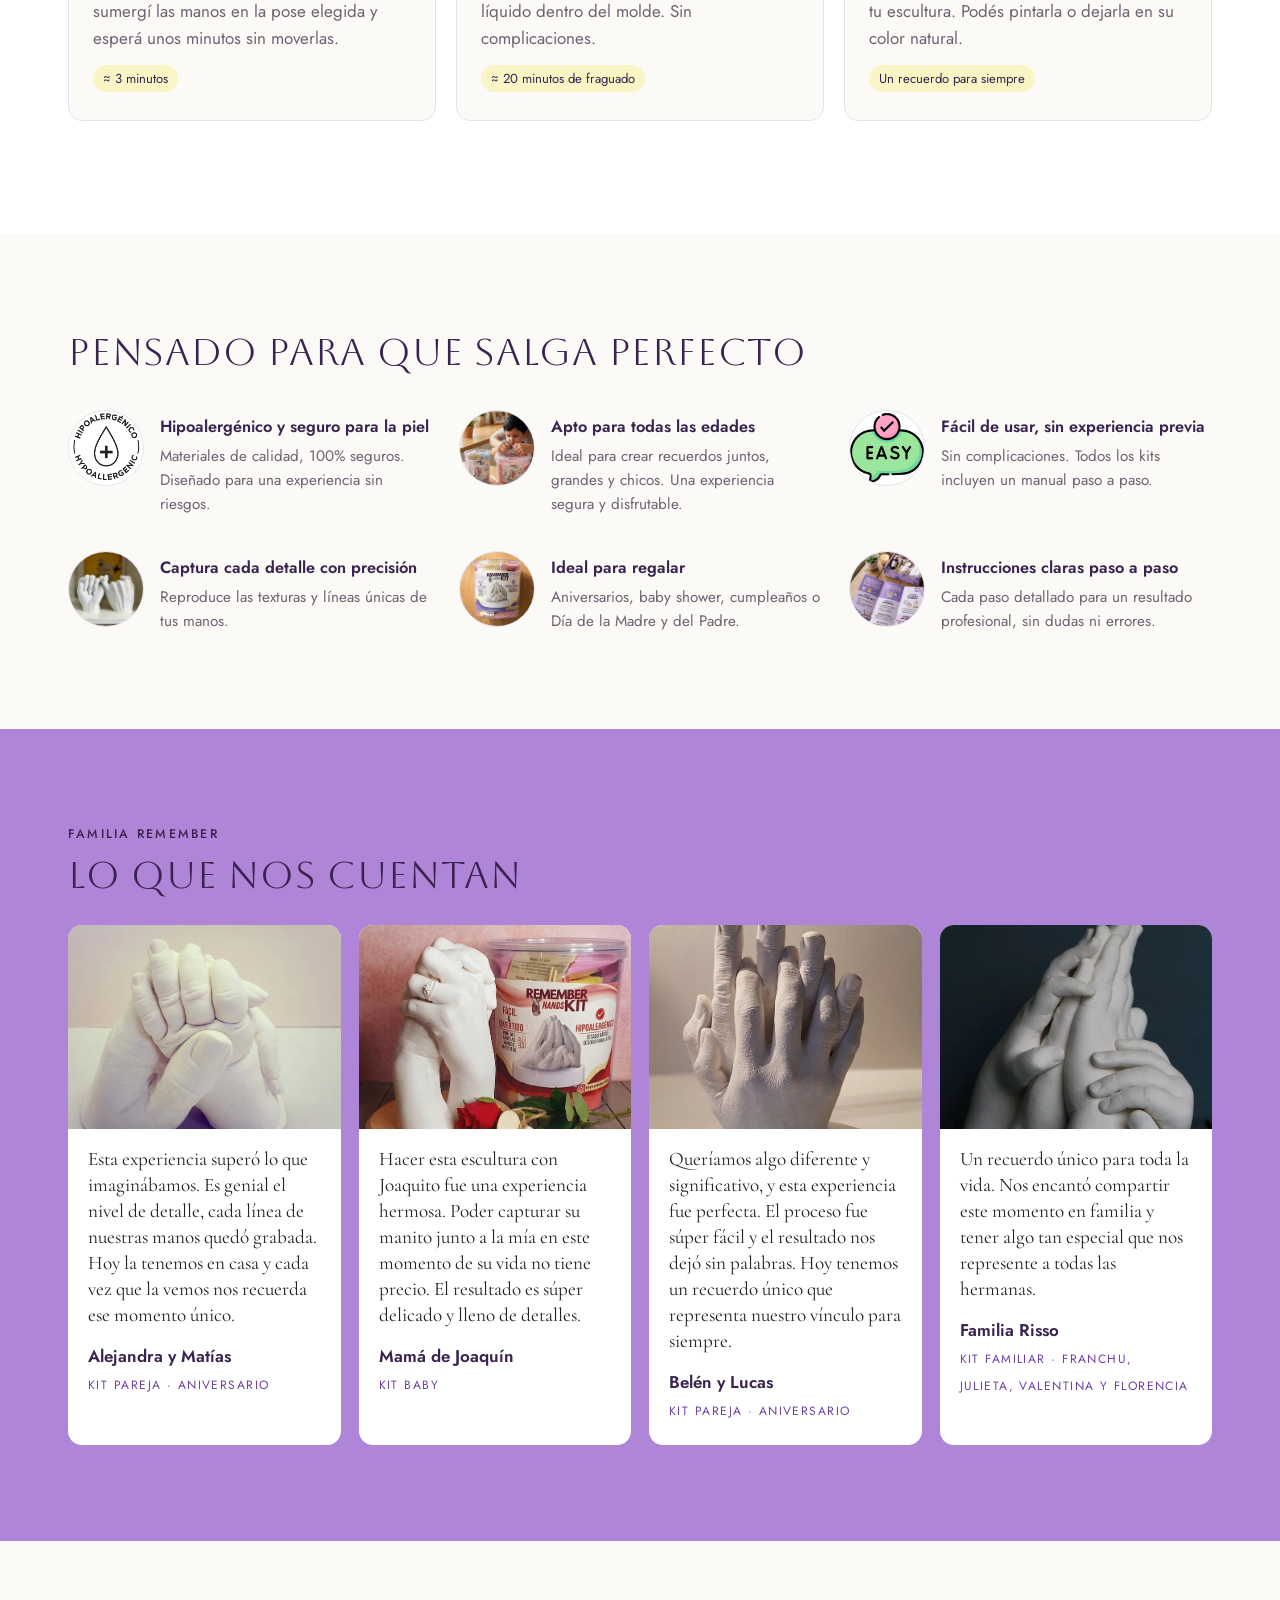
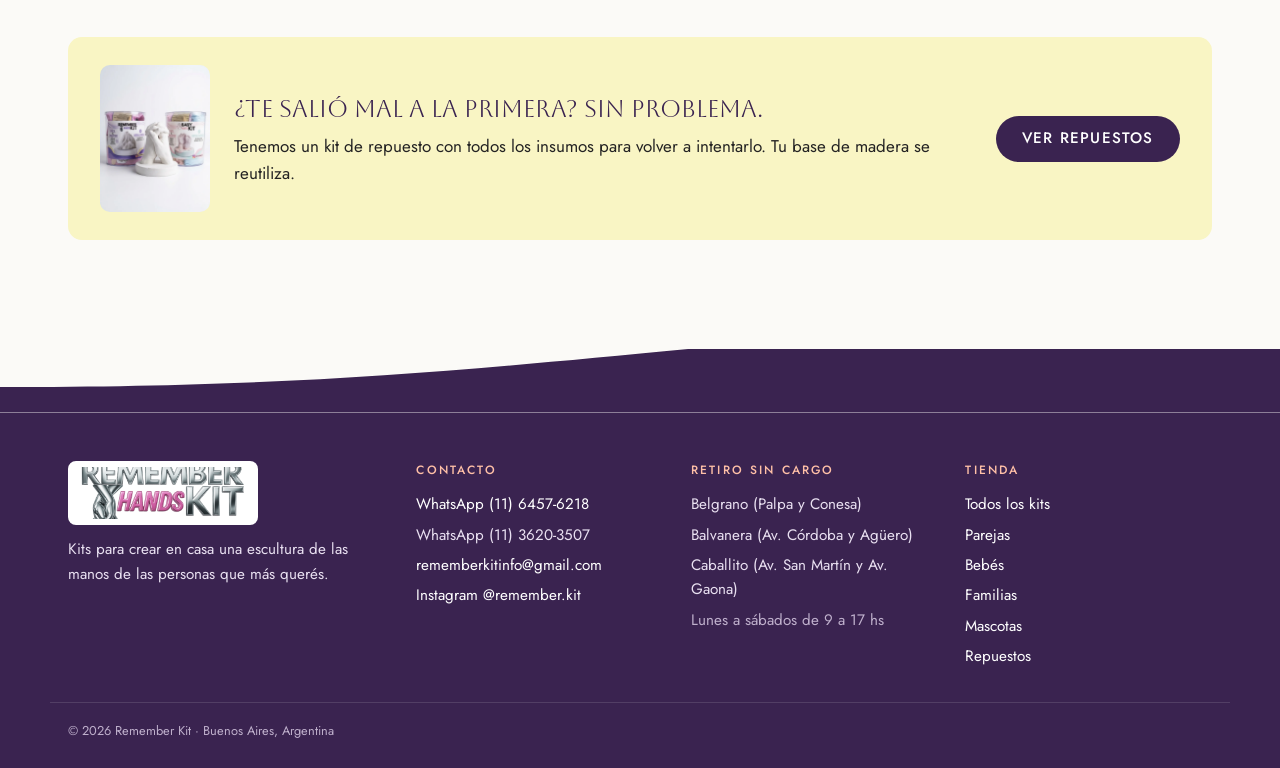
==== commit 09d8d05b: "Rename index.html.html to index.html" ====
--- a/index.html
+++ b/index.html
@@ -46,7 +46,7 @@
     </section>
 
     <!-- CATEGORÍAS -->
-    <section class="section" id="kits">
+    <section class="section tight-top" id="kits">
       <div class="wrap">
         <p class="kicker">Nuestros kits</p>
         <h2 class="h2">Un momento distinto y eterno con tus hijos, tu pareja o tu familia</h2>
@@ -60,7 +60,7 @@
     </section>
 
     <!-- MOMENTO -->
-    <section class="section" style="padding-top:0">
+    <section class="section tight-bottom" style="padding-top:0">
       <div class="wrap moment">
         <div>
           <p class="quote">Donde dos manos se convierten en un recuerdo eterno.</p>
@@ -86,9 +86,8 @@
     </section>
 
     <!-- PRODUCTOS -->
-    <section class="section">
+    <section class="section tight-top" id="elegi">
       <div class="wrap">
-        <p class="kicker">Kits &amp; remember</p>
         <h2 class="h2">Elegí tu kit</h2>
         <div class="grid" id="product-grid"></div>
         <p class="center" style="margin-top:28px"><a class="btn btn-ghost" href="productos.html">Ver todos los productos</a></p>
--- a/css/styles.css
+++ b/css/styles.css
@@ -61,6 +61,8 @@
   margin: 0 0 .6em;
 }
 .section { padding-block: clamp(48px, 8vw, 96px); }
+.section.tight-top { padding-top: clamp(20px, 3vw, 36px); }
+.section.tight-bottom { padding-bottom: clamp(20px, 3vw, 36px); }
 .center { text-align: center; }
 
 /* ---------- Botones ---------- */
@@ -92,7 +94,8 @@
 .nav-bar { background: #fff; border-bottom: 1px solid var(--linea); position: sticky; top: 0; z-index: 20; }
 #site-header { position: relative; z-index: 20; }
 .nav { display: flex; align-items: center; justify-content: space-between; gap: 16px; padding-block: 10px; }
-.logo img { height: 52px; width: auto; }
+.logo img { width: 330px; height: 110px; object-fit: cover; }
+@media (max-width: 760px) { .logo img { width: 150px; height: 52px; } }
 .menu { display: flex; gap: 28px; }
 .menu a {
   font-size: .82rem; letter-spacing: .14em; text-transform: uppercase;
@@ -110,7 +113,7 @@
 
 /* ---------- Hero ---------- */
 .hero { position: relative; background: var(--crema); overflow: hidden; }
-.hero-grid { display: grid; grid-template-columns: 1.05fr .95fr; align-items: center; gap: 32px; padding-block: clamp(36px, 6vw, 72px) clamp(70px, 9vw, 120px); }
+.hero-grid { display: grid; grid-template-columns: 1.05fr .95fr; align-items: center; gap: 32px; padding-block: clamp(36px, 6vw, 72px) clamp(56px, 6vw, 80px); }
 .hero h1 {
   font-family: var(--display); font-weight: 400;
   font-size: clamp(2rem, 5.2vw, 3.7rem); line-height: 1.08; letter-spacing: .01em;
@@ -221,6 +224,7 @@
 /* ---------- Ficha de producto ---------- */
 .crumbs { font-size: .85rem; color: var(--gris); padding-top: 20px; }
 .crumbs a { color: var(--gris); }
+.pdp > *, .hero-grid > *, .moment > *, .about > * { min-width: 0; }
 .pdp { display: grid; grid-template-columns: 1.05fr 1fr; gap: clamp(24px, 4vw, 56px); padding-block: 20px 60px; align-items: start; }
 .gallery { position: sticky; top: 90px; }
 .g-main { background: #f3eef7; border-radius: var(--r); overflow: hidden; aspect-ratio: 4/5; }
@@ -271,7 +275,7 @@
 .foot-grid a { color: #fff; text-decoration: none; }
 .foot-grid a:hover { text-decoration: underline; }
 .foot-grid .muted { color: #bfb0cc; }
-.foot-logo { height: 54px; width: auto; margin-bottom: 12px; background: #fff; border-radius: 8px; padding: 6px 10px; }
+.foot-logo { width: 190px; height: 64px; object-fit: cover; margin-bottom: 12px; background: #fff; border-radius: 8px; padding: 6px 10px; }
 .foot-legal { border-top: 1px solid rgba(255,255,255,.12); padding-block: 18px 26px; font-size: .8rem; color: #bfb0cc; }
 @media (max-width: 820px) { .foot-grid { grid-template-columns: 1fr 1fr; } }
 @media (max-width: 480px) { .foot-grid { grid-template-columns: 1fr; } }
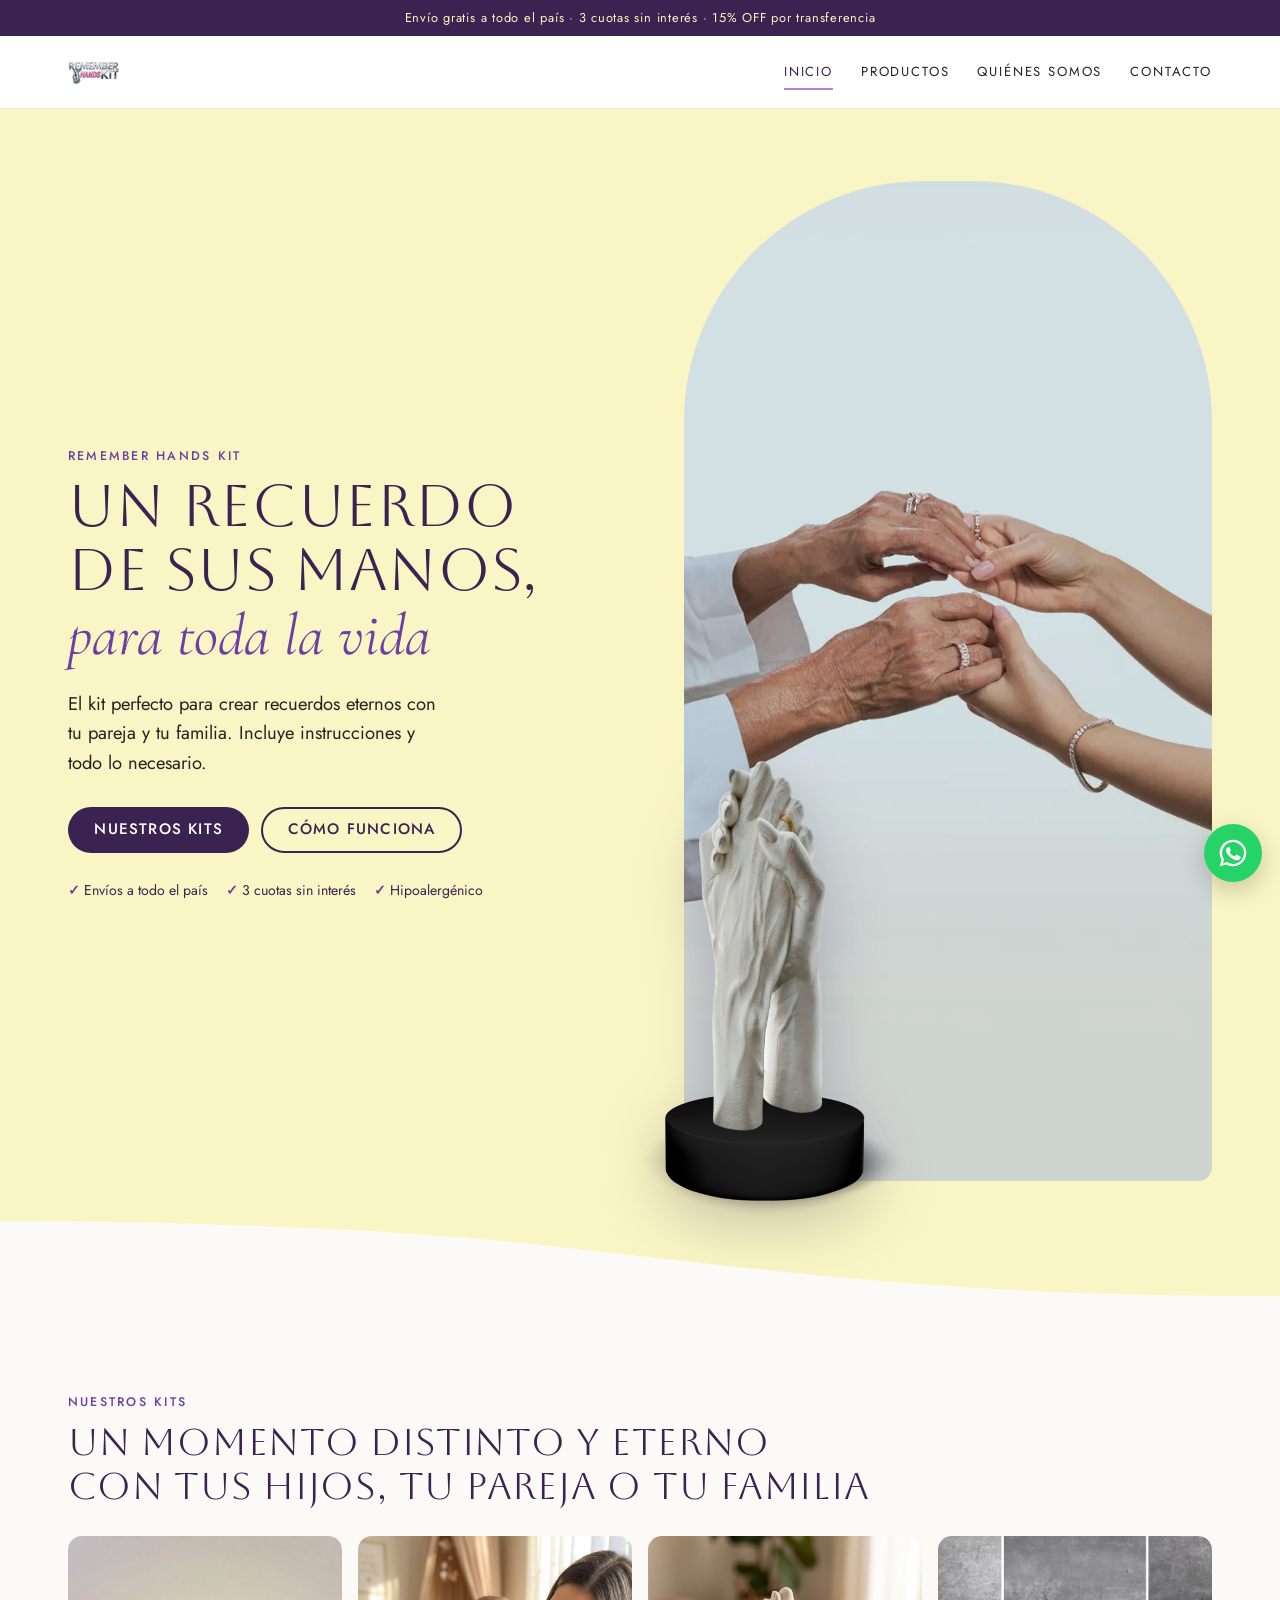
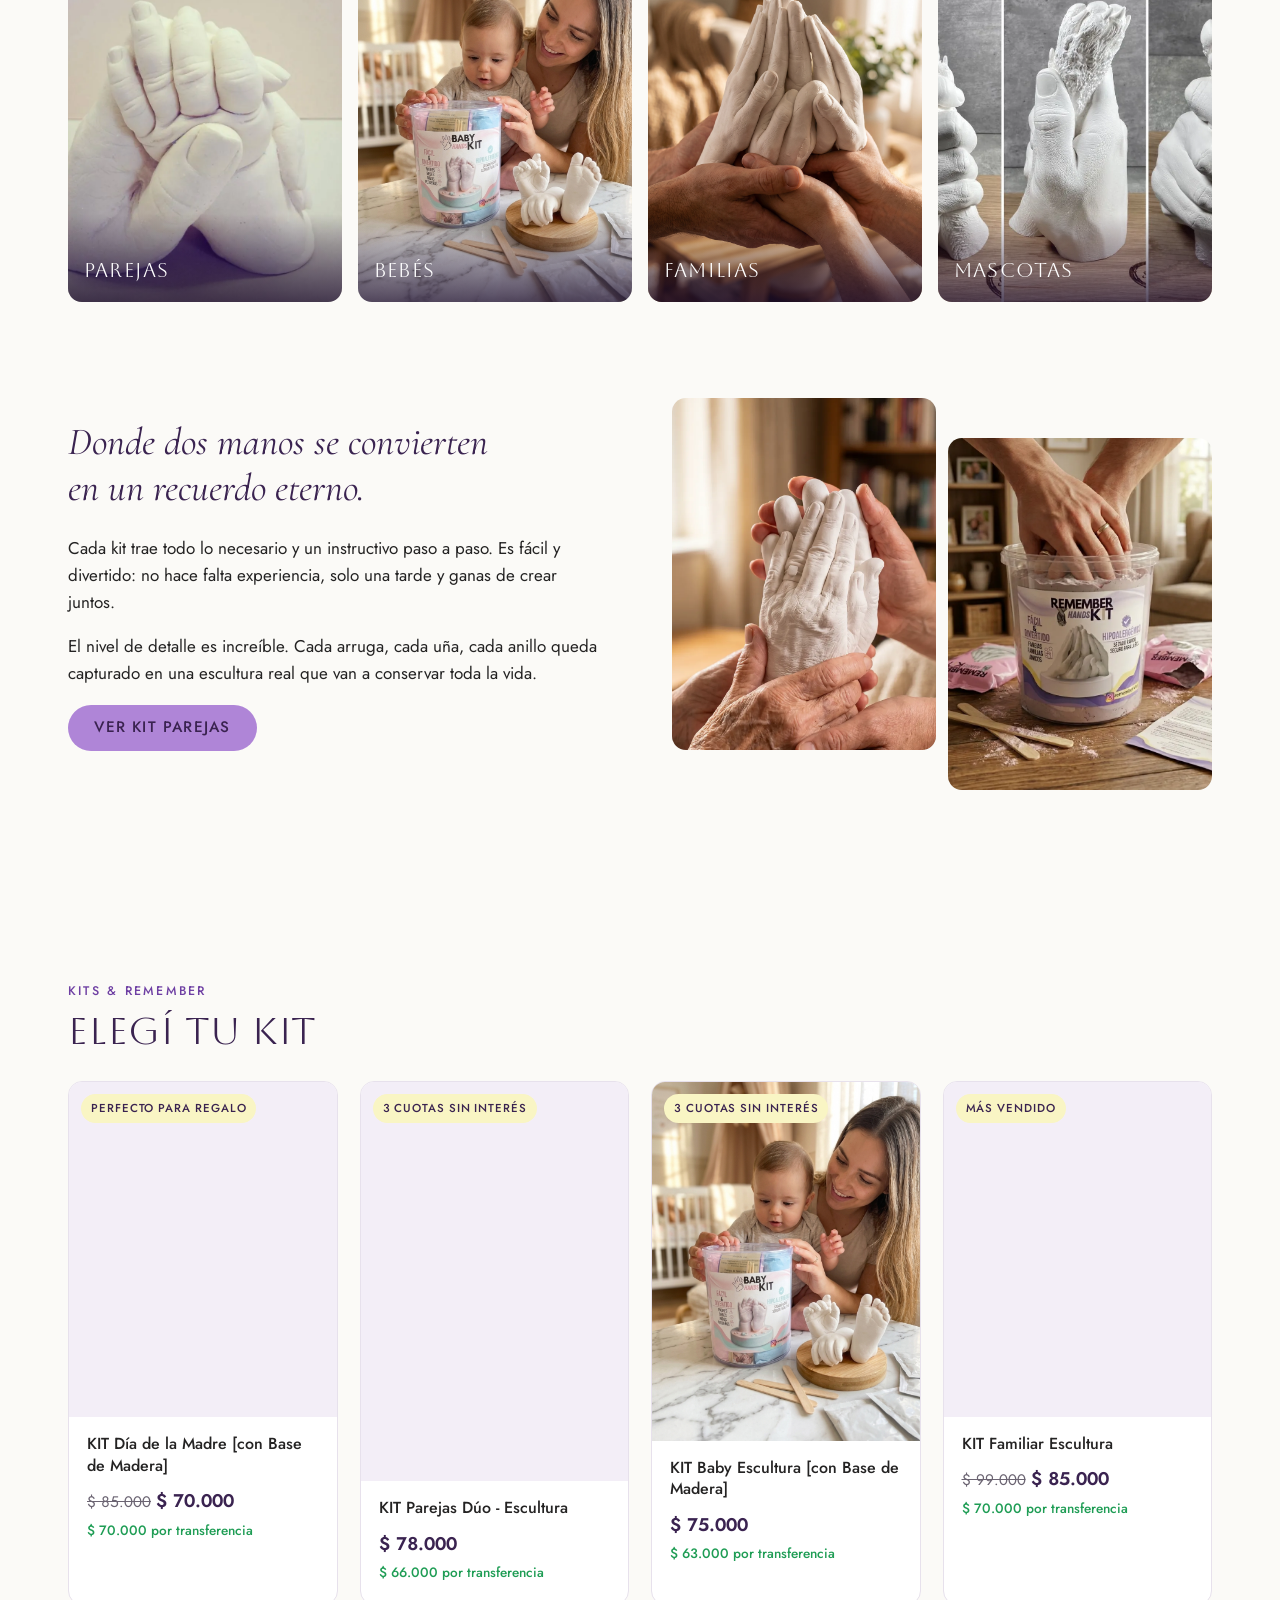
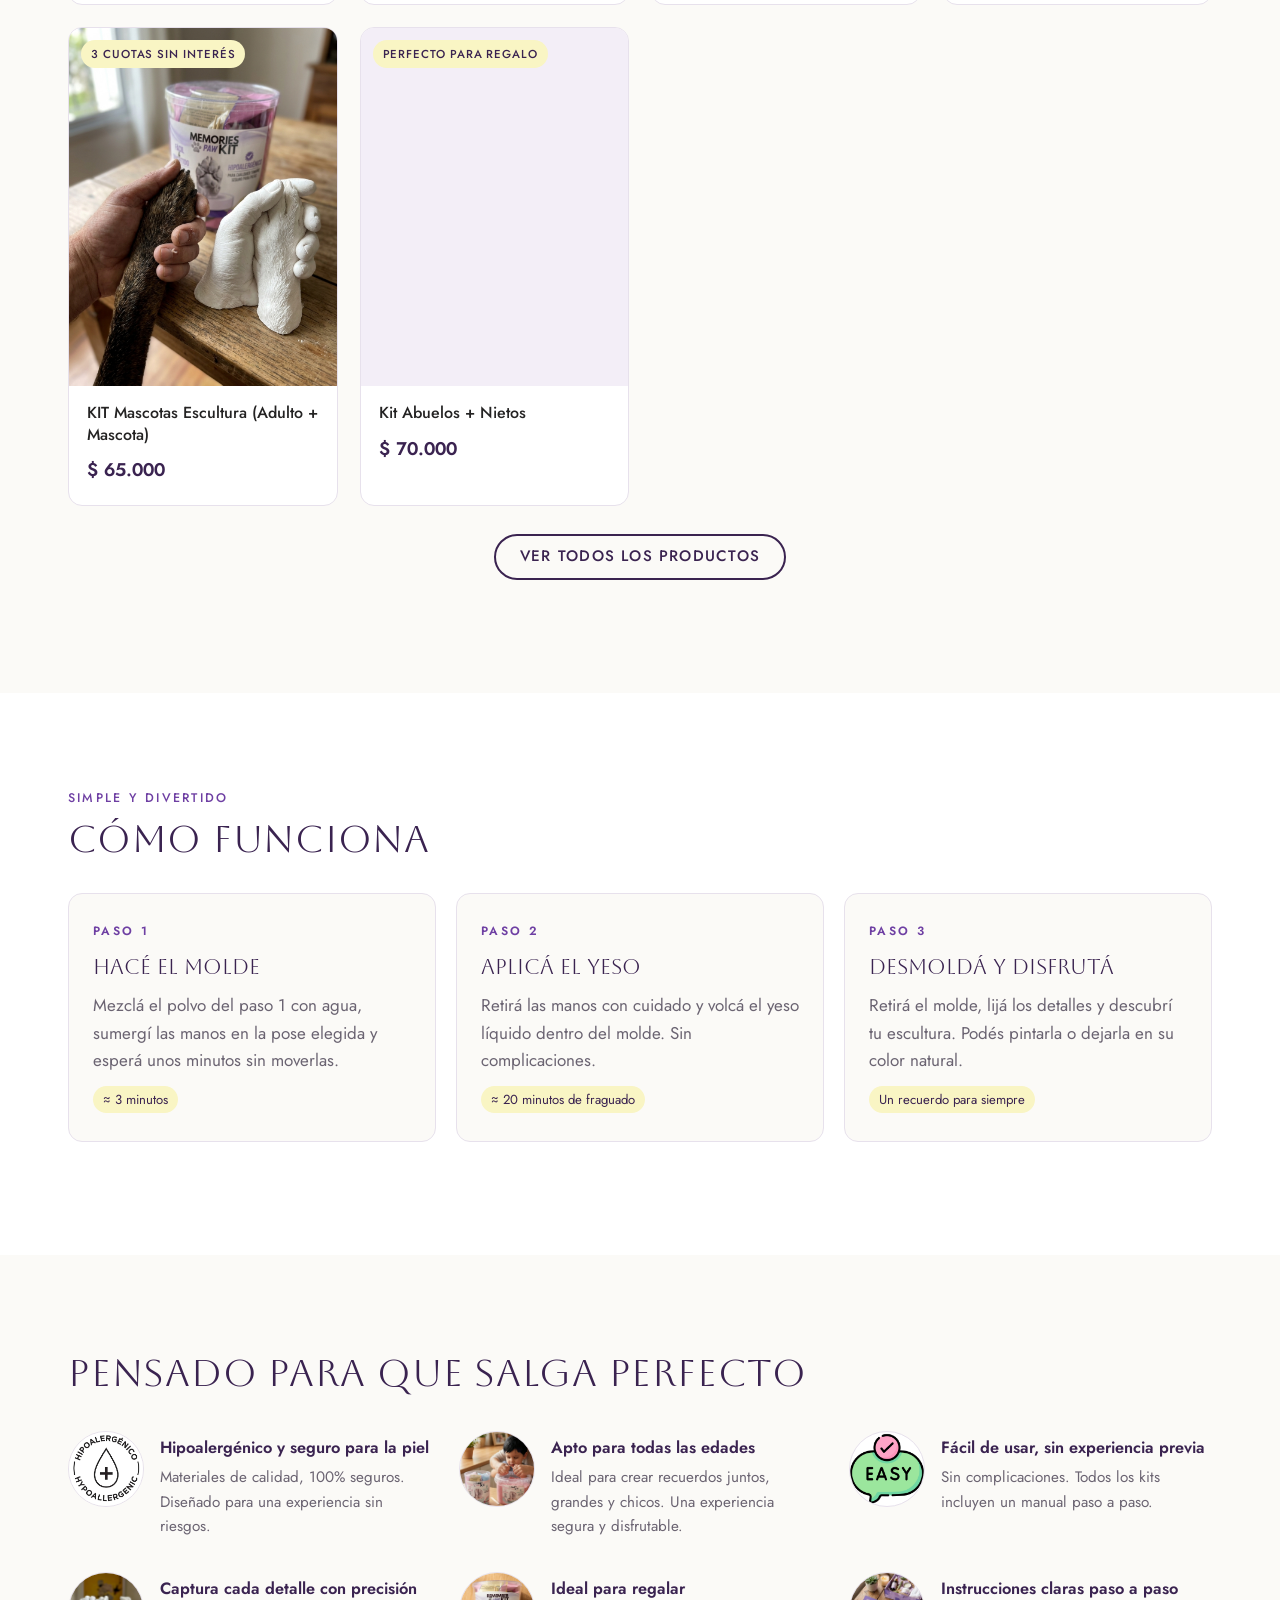
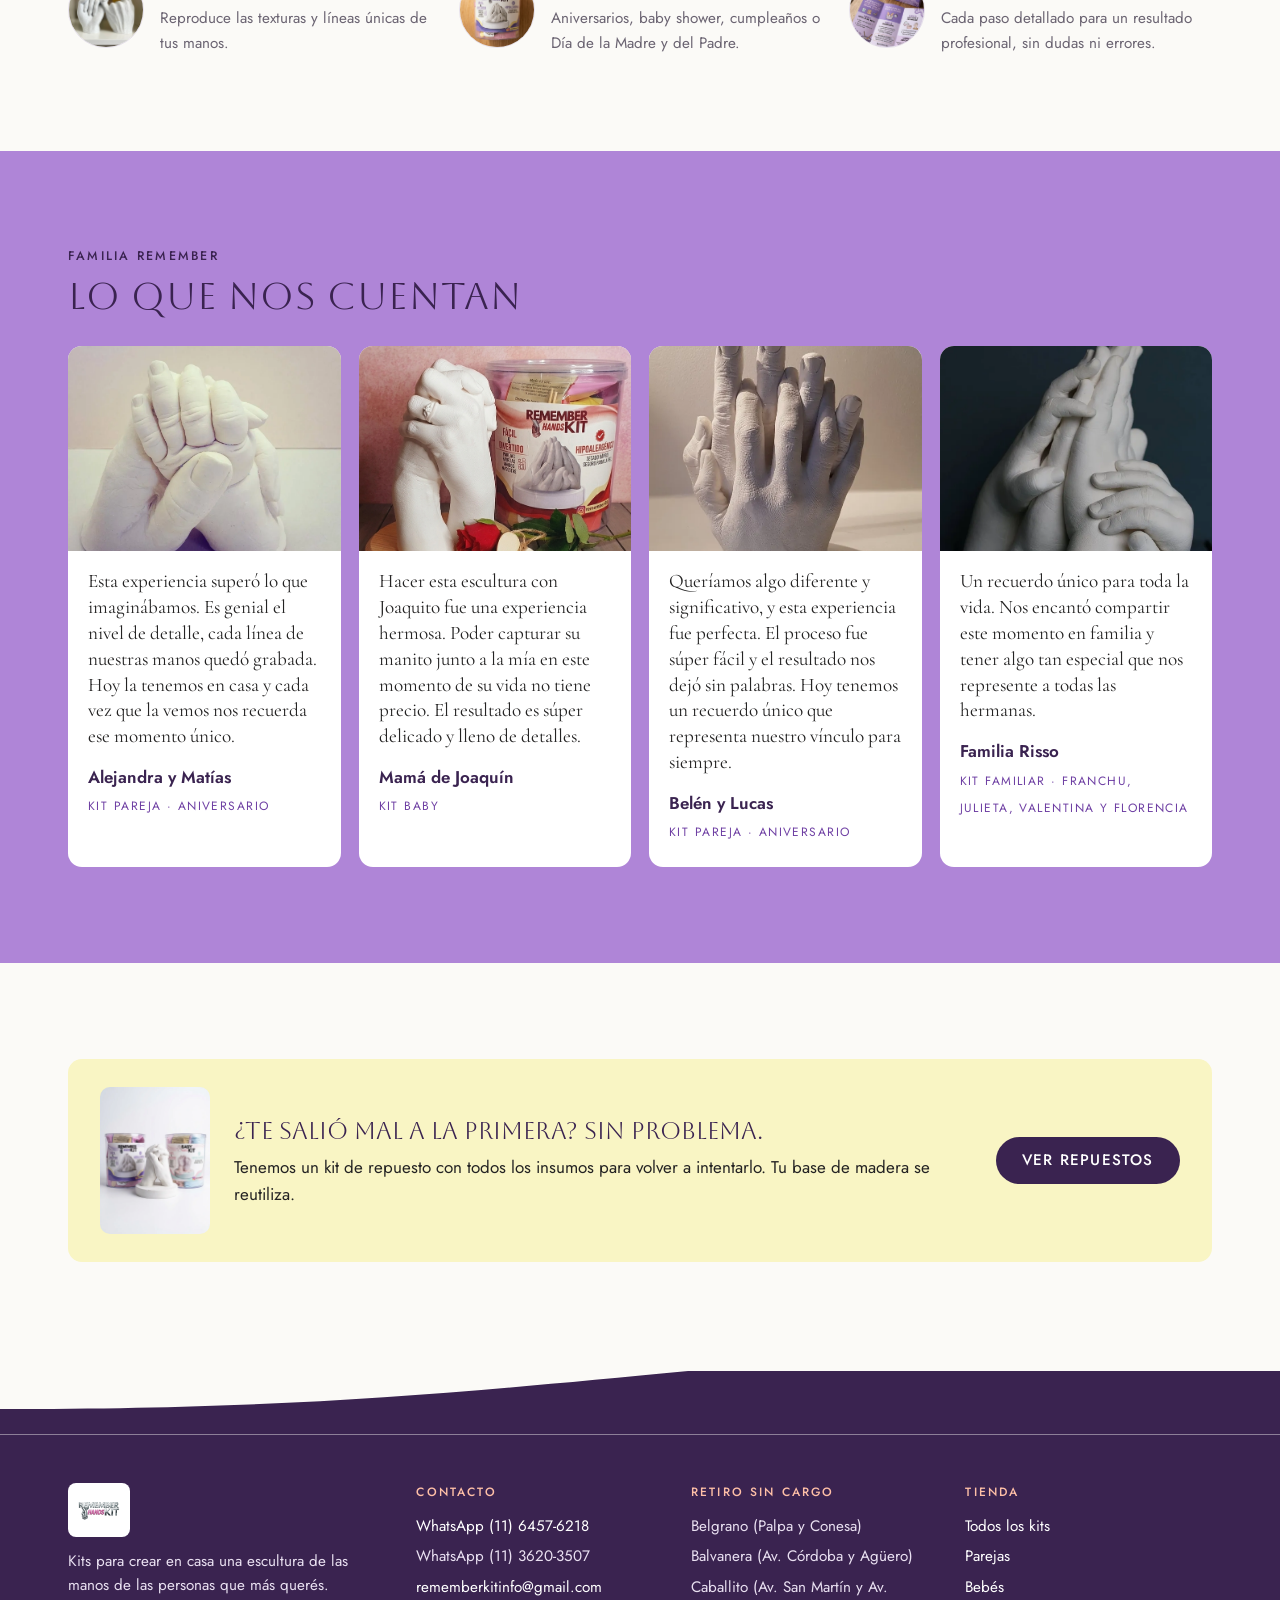
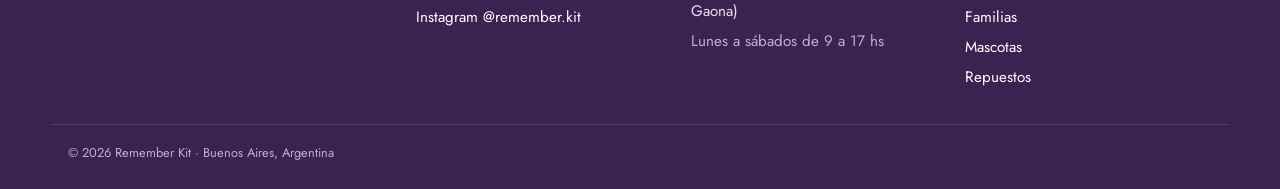
==== commit 00ea6fa3: "Add files via upload" ====
--- a/index.html
+++ b/index.html
@@ -46,7 +46,7 @@
     </section>
 
     <!-- CATEGORÍAS -->
-    <section class="section tight-top" id="kits">
+    <section class="section" id="kits">
       <div class="wrap">
         <p class="kicker">Nuestros kits</p>
         <h2 class="h2">Un momento distinto y eterno con tus hijos, tu pareja o tu familia</h2>
@@ -60,7 +60,7 @@
     </section>
 
     <!-- MOMENTO -->
-    <section class="section tight-bottom" style="padding-top:0">
+    <section class="section" style="padding-top:0">
       <div class="wrap moment">
         <div>
           <p class="quote">Donde dos manos se convierten en un recuerdo eterno.</p>
@@ -86,8 +86,9 @@
     </section>
 
     <!-- PRODUCTOS -->
-    <section class="section tight-top" id="elegi">
+    <section class="section">
       <div class="wrap">
+        <p class="kicker">Kits &amp; remember</p>
         <h2 class="h2">Elegí tu kit</h2>
         <div class="grid" id="product-grid"></div>
         <p class="center" style="margin-top:28px"><a class="btn btn-ghost" href="productos.html">Ver todos los productos</a></p>
--- a/css/styles.css
+++ b/css/styles.css
@@ -61,8 +61,6 @@
   margin: 0 0 .6em;
 }
 .section { padding-block: clamp(48px, 8vw, 96px); }
-.section.tight-top { padding-top: clamp(20px, 3vw, 36px); }
-.section.tight-bottom { padding-bottom: clamp(20px, 3vw, 36px); }
 .center { text-align: center; }
 
 /* ---------- Botones ---------- */
@@ -94,8 +92,7 @@
 .nav-bar { background: #fff; border-bottom: 1px solid var(--linea); position: sticky; top: 0; z-index: 20; }
 #site-header { position: relative; z-index: 20; }
 .nav { display: flex; align-items: center; justify-content: space-between; gap: 16px; padding-block: 10px; }
-.logo img { width: 330px; height: 110px; object-fit: cover; }
-@media (max-width: 760px) { .logo img { width: 150px; height: 52px; } }
+.logo img { height: 52px; width: auto; }
 .menu { display: flex; gap: 28px; }
 .menu a {
   font-size: .82rem; letter-spacing: .14em; text-transform: uppercase;
@@ -113,7 +110,7 @@
 
 /* ---------- Hero ---------- */
 .hero { position: relative; background: var(--crema); overflow: hidden; }
-.hero-grid { display: grid; grid-template-columns: 1.05fr .95fr; align-items: center; gap: 32px; padding-block: clamp(36px, 6vw, 72px) clamp(56px, 6vw, 80px); }
+.hero-grid { display: grid; grid-template-columns: 1.05fr .95fr; align-items: center; gap: 32px; padding-block: clamp(36px, 6vw, 72px) clamp(70px, 9vw, 120px); }
 .hero h1 {
   font-family: var(--display); font-weight: 400;
   font-size: clamp(2rem, 5.2vw, 3.7rem); line-height: 1.08; letter-spacing: .01em;
@@ -224,7 +221,6 @@
 /* ---------- Ficha de producto ---------- */
 .crumbs { font-size: .85rem; color: var(--gris); padding-top: 20px; }
 .crumbs a { color: var(--gris); }
-.pdp > *, .hero-grid > *, .moment > *, .about > * { min-width: 0; }
 .pdp { display: grid; grid-template-columns: 1.05fr 1fr; gap: clamp(24px, 4vw, 56px); padding-block: 20px 60px; align-items: start; }
 .gallery { position: sticky; top: 90px; }
 .g-main { background: #f3eef7; border-radius: var(--r); overflow: hidden; aspect-ratio: 4/5; }
@@ -275,7 +271,7 @@
 .foot-grid a { color: #fff; text-decoration: none; }
 .foot-grid a:hover { text-decoration: underline; }
 .foot-grid .muted { color: #bfb0cc; }
-.foot-logo { width: 190px; height: 64px; object-fit: cover; margin-bottom: 12px; background: #fff; border-radius: 8px; padding: 6px 10px; }
+.foot-logo { height: 54px; width: auto; margin-bottom: 12px; background: #fff; border-radius: 8px; padding: 6px 10px; }
 .foot-legal { border-top: 1px solid rgba(255,255,255,.12); padding-block: 18px 26px; font-size: .8rem; color: #bfb0cc; }
 @media (max-width: 820px) { .foot-grid { grid-template-columns: 1fr 1fr; } }
 @media (max-width: 480px) { .foot-grid { grid-template-columns: 1fr; } }
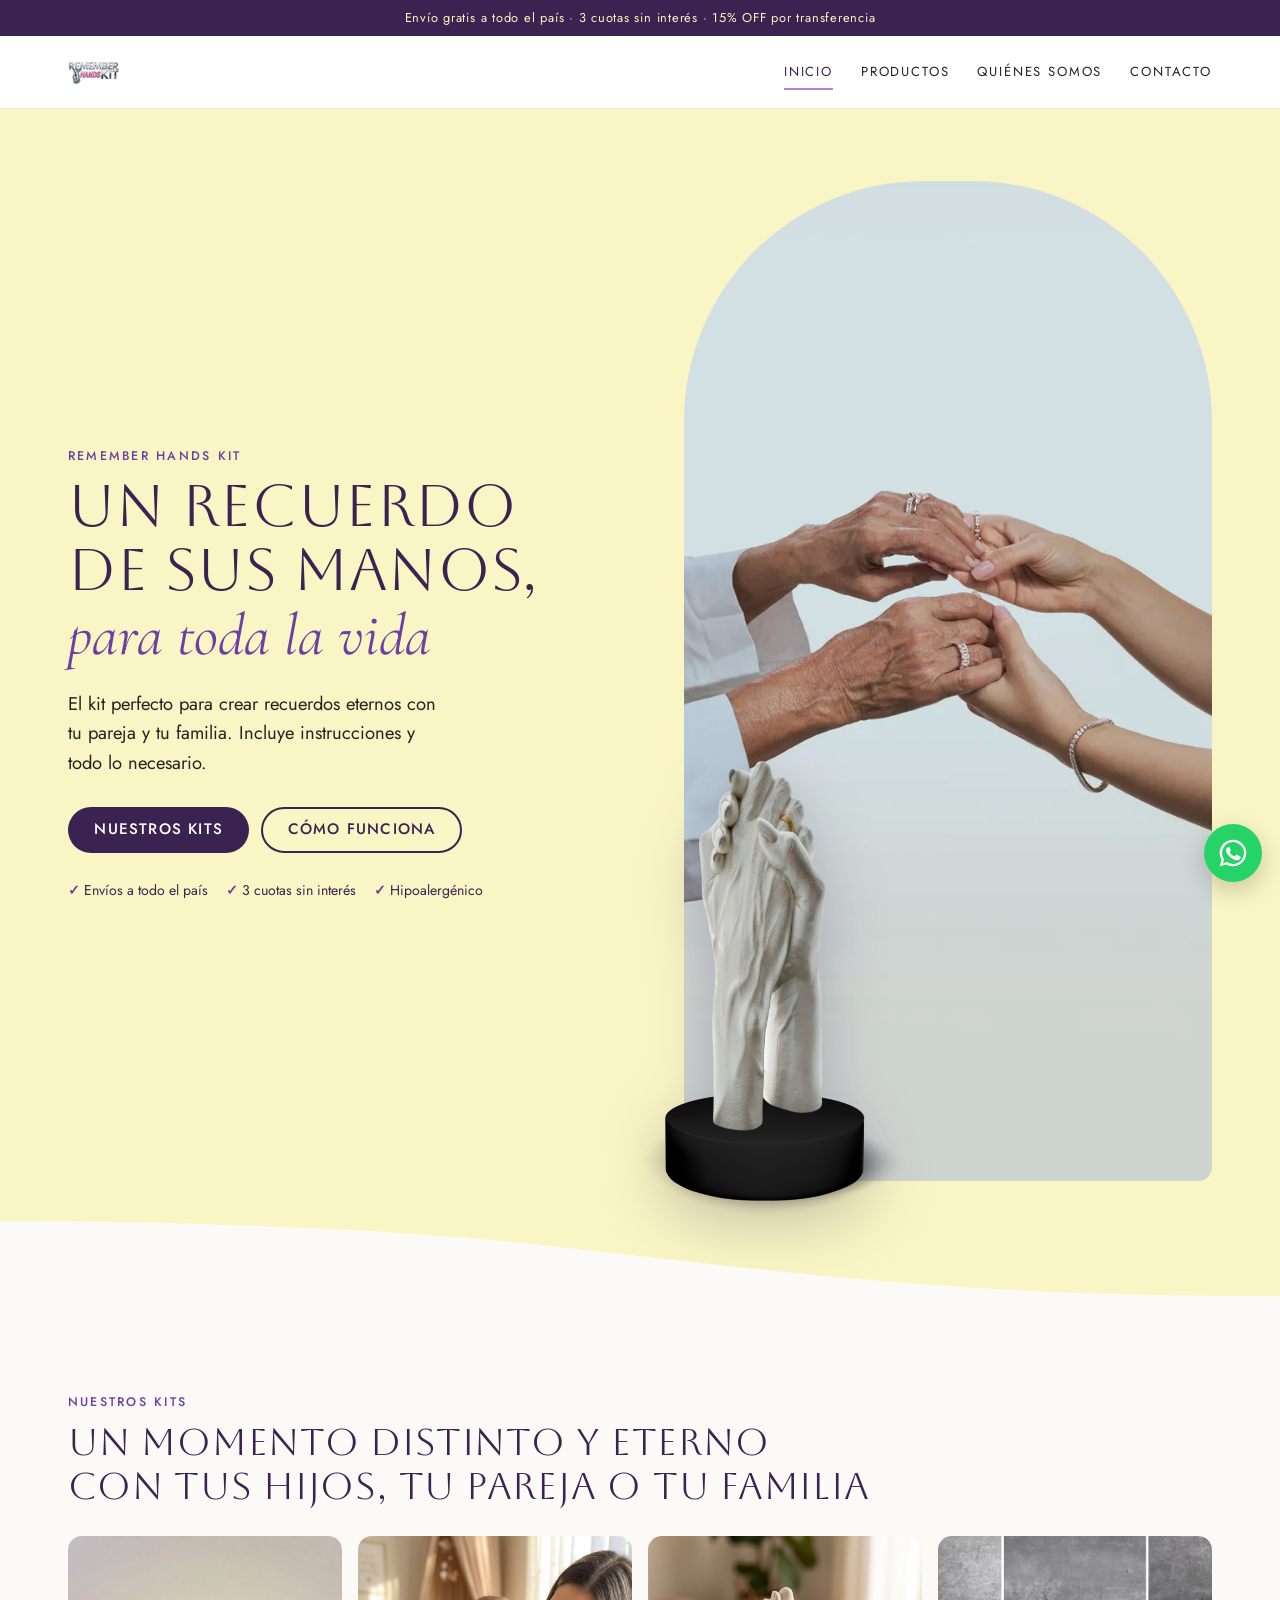
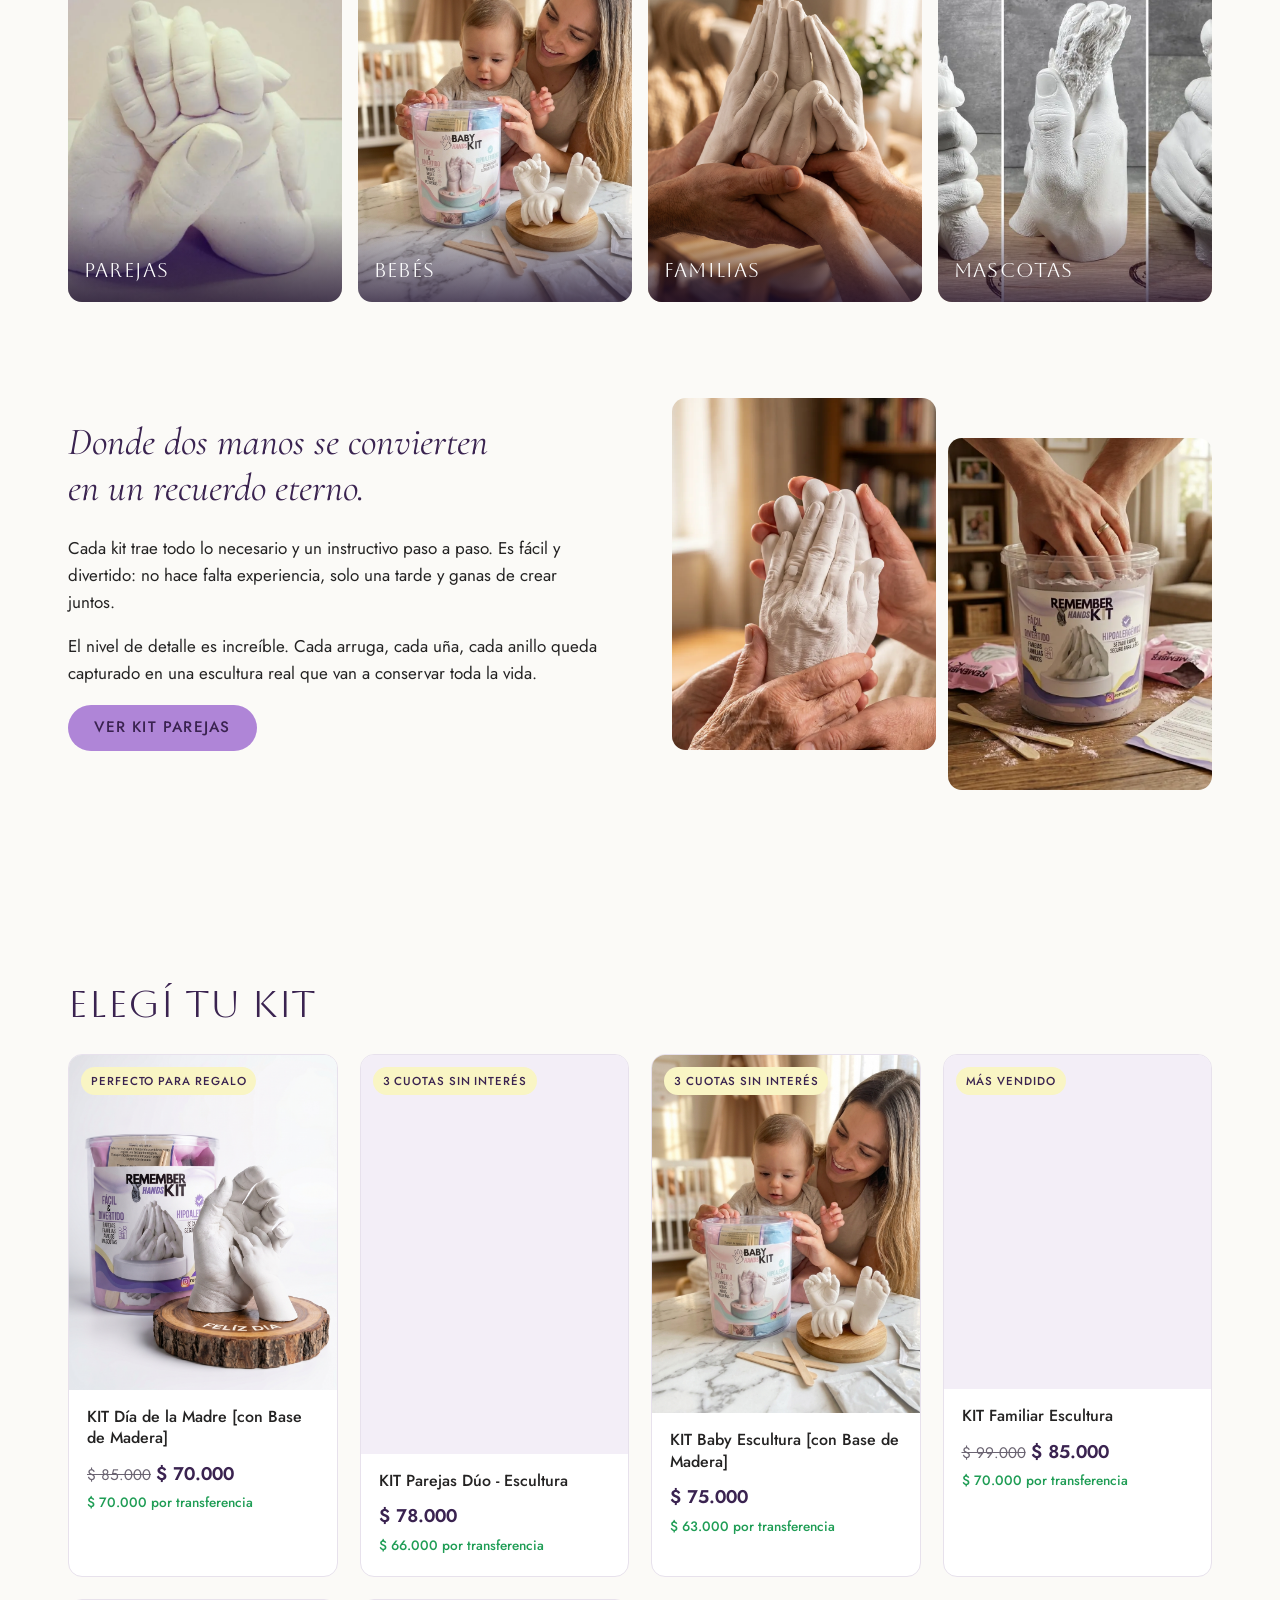
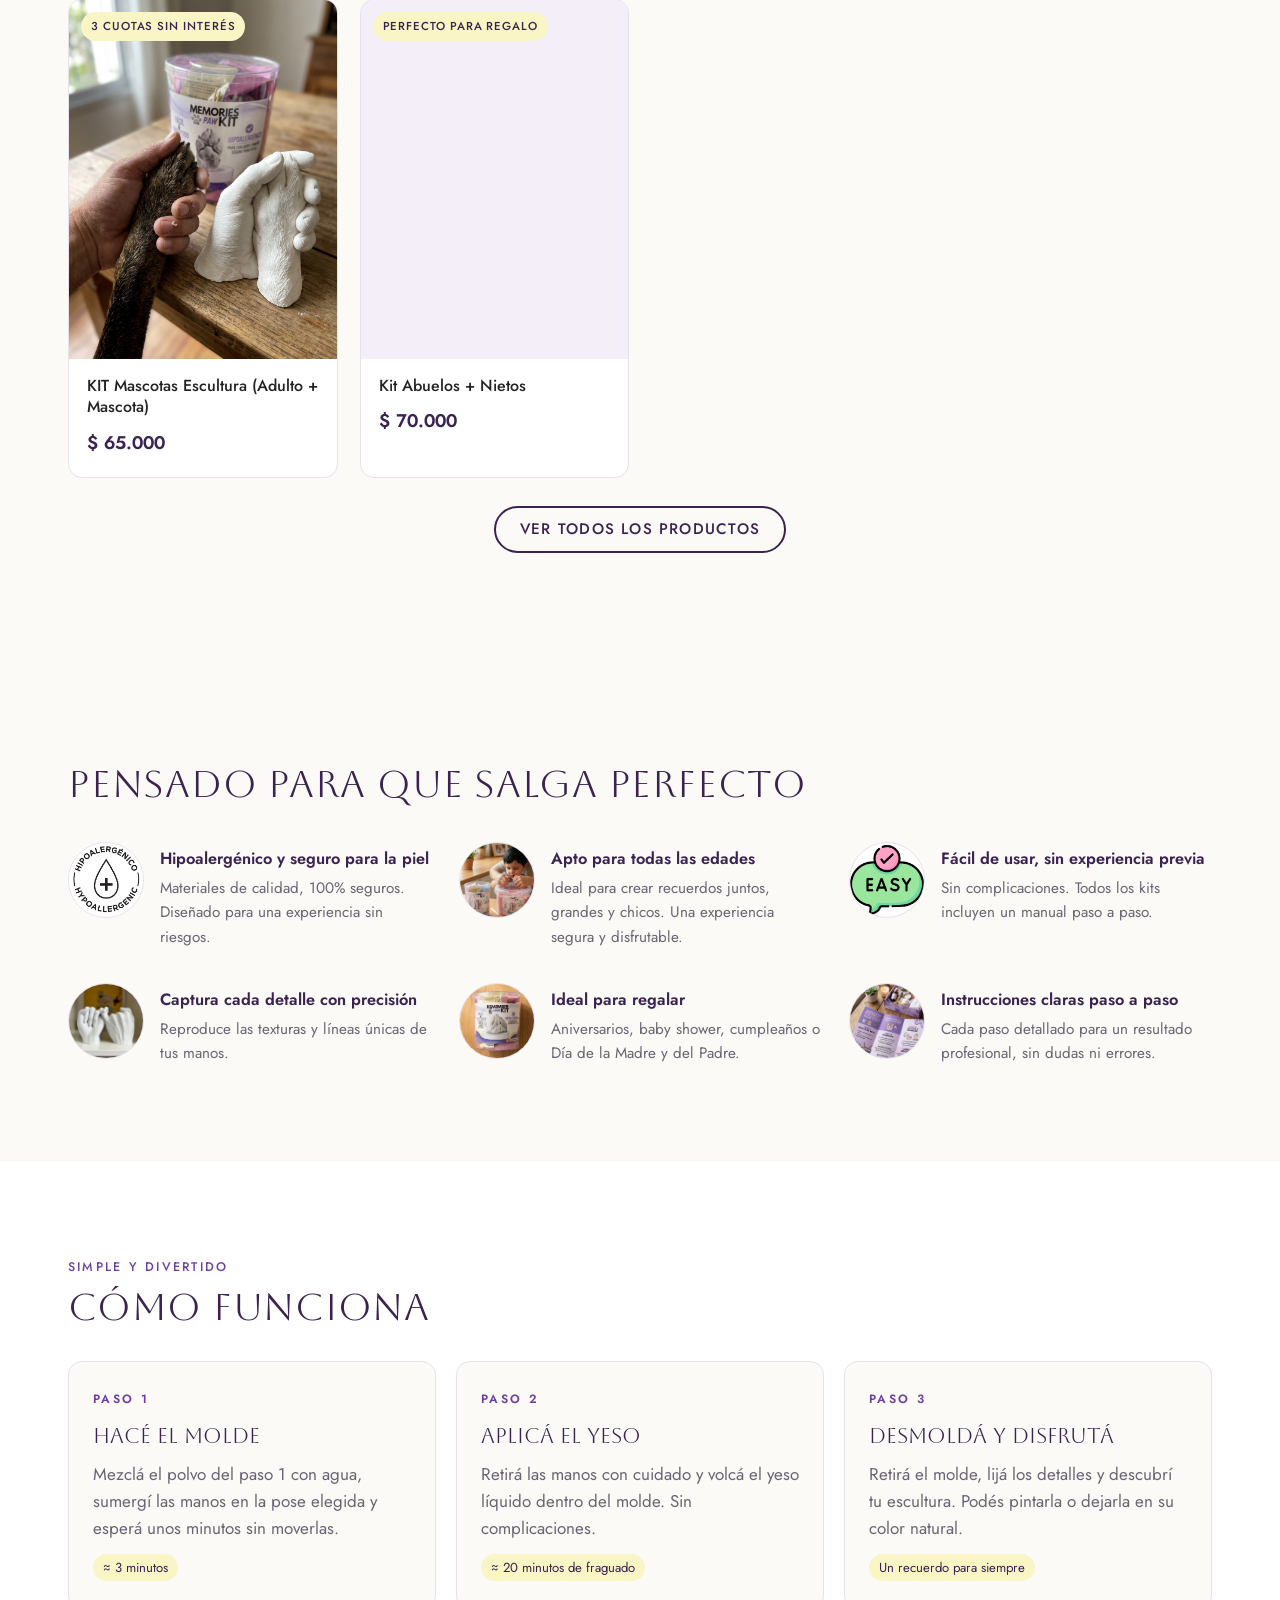
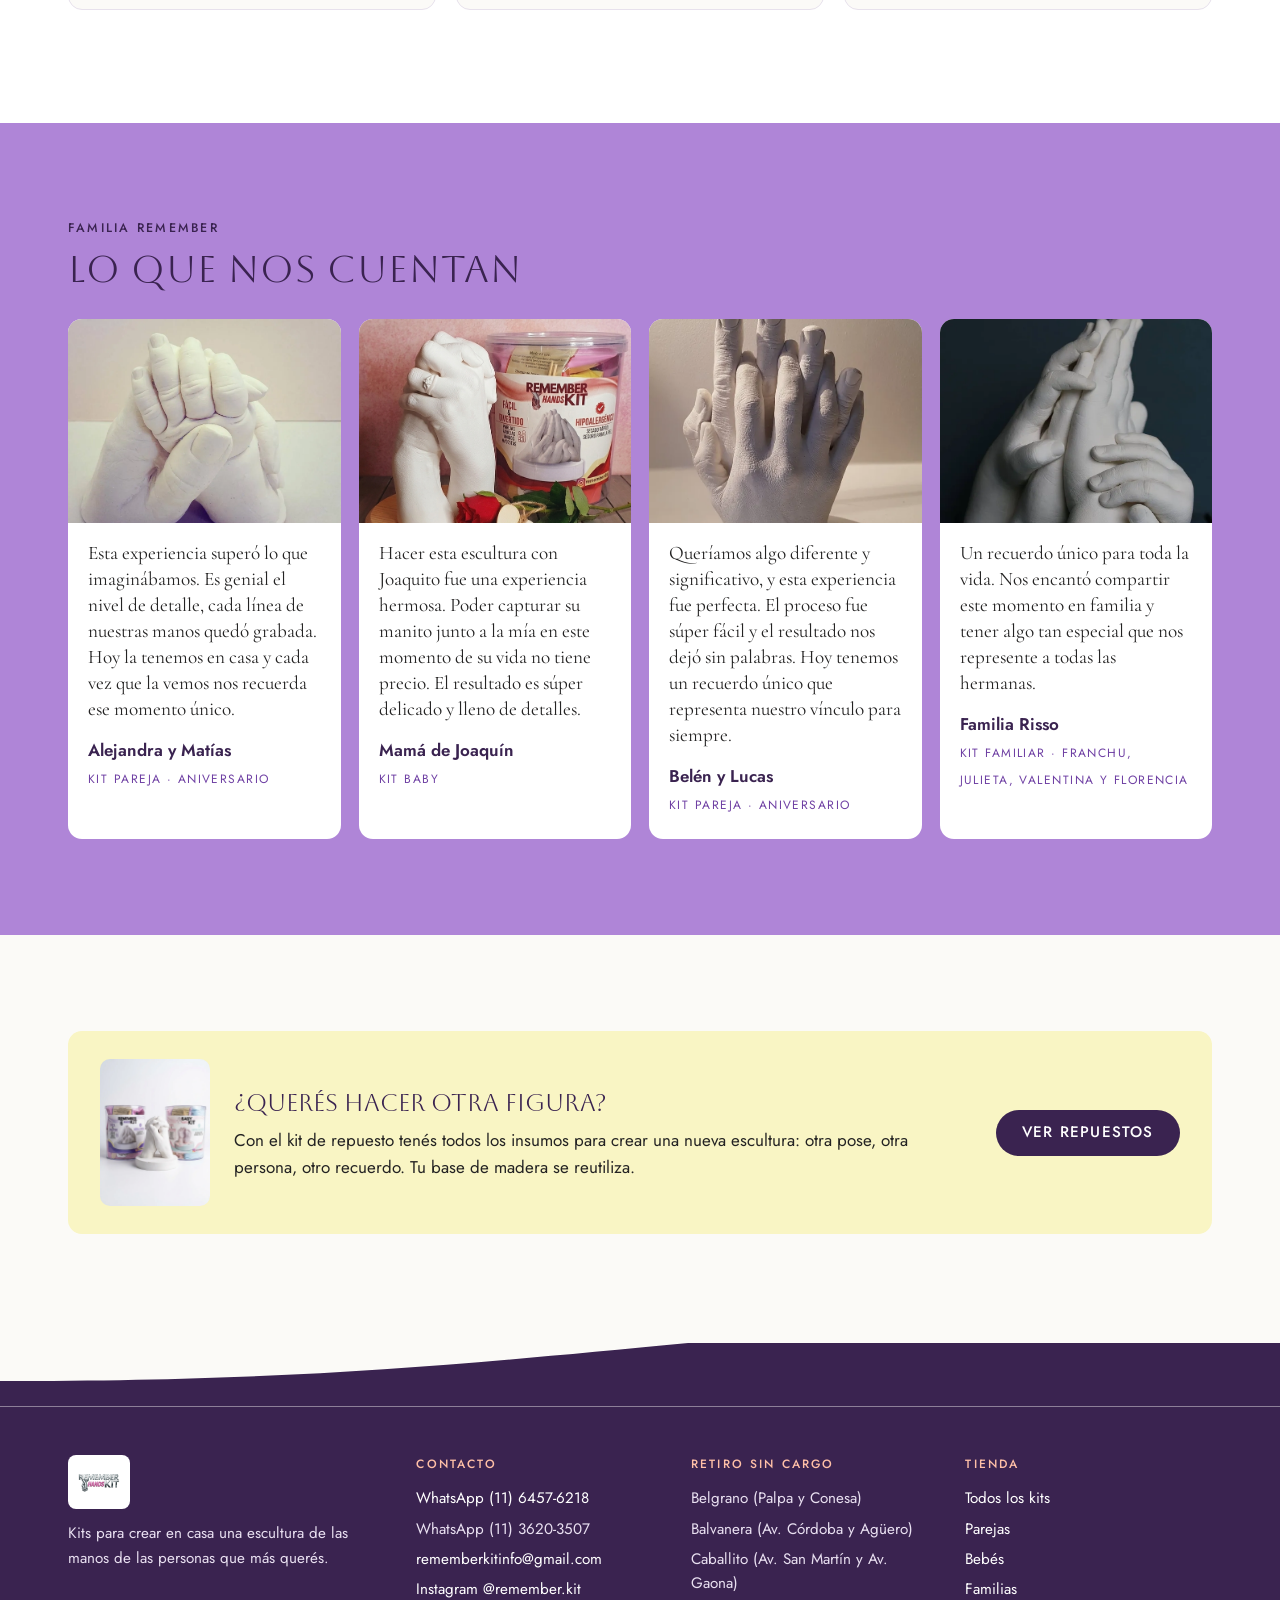
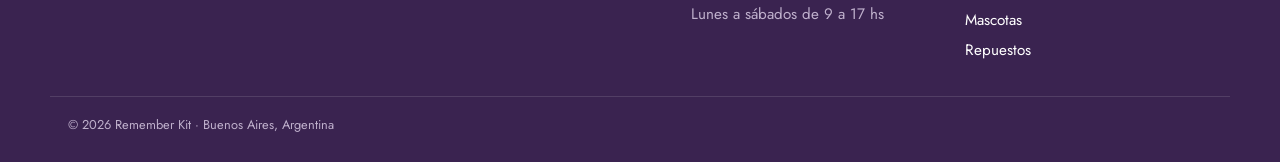
==== commit 08962f01: "Add files via upload" ====
--- a/index.html
+++ b/index.html
@@ -10,7 +10,7 @@
   <meta property="og:title" content="Remember Kit | Un recuerdo de sus manos, para toda la vida">
   <meta property="og:description" content="Kits para crear en casa una escultura de las manos de las personas que más querés.">
   <meta property="og:image" content="https://www.rememberkit.com/img/8713cb_0ca0a6d9445e4e9bab03bb9993b2d3e4~mv2.webp">
-  <link rel="icon" href="img/8713cb_ff6d7616b0634d79af1bd8ad1e45ab3d~mv2.webp">
+  <link rel="icon" href="img/logo.png">
   <link rel="preconnect" href="https://fonts.googleapis.com">
   <link rel="preconnect" href="https://fonts.gstatic.com" crossorigin>
   <link rel="stylesheet" href="https://fonts.googleapis.com/css2?family=Aboreto&family=Cormorant+Garamond:ital,wght@1,500&family=Jost:wght@400;500;600&display=swap">
@@ -46,7 +46,7 @@
     </section>
 
     <!-- CATEGORÍAS -->
-    <section class="section" id="kits">
+    <section class="section tight-top" id="kits">
       <div class="wrap">
         <p class="kicker">Nuestros kits</p>
         <h2 class="h2">Un momento distinto y eterno con tus hijos, tu pareja o tu familia</h2>
@@ -60,7 +60,7 @@
     </section>
 
     <!-- MOMENTO -->
-    <section class="section" style="padding-top:0">
+    <section class="section tight-bottom" style="padding-top:0">
       <div class="wrap moment">
         <div>
           <p class="quote">Donde dos manos se convierten en un recuerdo eterno.</p>
@@ -86,30 +86,16 @@
     </section>
 
     <!-- PRODUCTOS -->
-    <section class="section">
+    <section class="section tight-top tight-bottom" id="elegi">
       <div class="wrap">
-        <p class="kicker">Kits &amp; remember</p>
         <h2 class="h2">Elegí tu kit</h2>
         <div class="grid" id="product-grid"></div>
         <p class="center" style="margin-top:28px"><a class="btn btn-ghost" href="productos.html">Ver todos los productos</a></p>
       </div>
     </section>
 
-    <!-- CÓMO FUNCIONA -->
-    <section class="section steps-band" id="como-funciona">
-      <div class="wrap">
-        <p class="kicker">Simple y divertido</p>
-        <h2 class="h2">Cómo funciona</h2>
-        <ol class="steps">
-          <li><h3>Hacé el molde</h3><p>Mezclá el polvo del paso 1 con agua, sumergí las manos en la pose elegida y esperá unos minutos sin moverlas.</p><span class="time">≈ 3 minutos</span></li>
-          <li><h3>Aplicá el yeso</h3><p>Retirá las manos con cuidado y volcá el yeso líquido dentro del molde. Sin complicaciones.</p><span class="time">≈ 20 minutos de fraguado</span></li>
-          <li><h3>Desmoldá y disfrutá</h3><p>Retirá el molde, lijá los detalles y descubrí tu escultura. Podés pintarla o dejarla en su color natural.</p><span class="time">Un recuerdo para siempre</span></li>
-        </ol>
-      </div>
-    </section>
-
     <!-- BENEFICIOS -->
-    <section class="section">
+    <section class="section tight-top">
       <div class="wrap">
         <h2 class="h2">Pensado para que salga perfecto</h2>
         <div class="benefits">
@@ -120,6 +106,19 @@
           <div class="benefit"><img src="img/4d2cf1_3b54570d46f5496daad8770d1026a12e~mv2.webp" data-wix="4d2cf1_3b54570d46f5496daad8770d1026a12e~mv2.png" alt="" loading="lazy"><div><h3>Ideal para regalar</h3><p>Aniversarios, baby shower, cumpleaños o Día de la Madre y del Padre.</p></div></div>
           <div class="benefit"><img src="img/4d2cf1_26d9e969e3c9423f885022afe9dd13dc~mv2.webp" data-wix="4d2cf1_26d9e969e3c9423f885022afe9dd13dc~mv2.png" alt="" loading="lazy"><div><h3>Instrucciones claras paso a paso</h3><p>Cada paso detallado para un resultado profesional, sin dudas ni errores.</p></div></div>
         </div>
+      </div>
+    </section>
+
+    <!-- CÓMO FUNCIONA -->
+    <section class="section steps-band tight-top" id="como-funciona">
+      <div class="wrap">
+        <p class="kicker">Simple y divertido</p>
+        <h2 class="h2">Cómo funciona</h2>
+        <ol class="steps">
+          <li><h3>Hacé el molde</h3><p>Mezclá el polvo del paso 1 con agua, sumergí las manos en la pose elegida y esperá unos minutos sin moverlas.</p><span class="time">≈ 3 minutos</span></li>
+          <li><h3>Aplicá el yeso</h3><p>Retirá las manos con cuidado y volcá el yeso líquido dentro del molde. Sin complicaciones.</p><span class="time">≈ 20 minutos de fraguado</span></li>
+          <li><h3>Desmoldá y disfrutá</h3><p>Retirá el molde, lijá los detalles y descubrí tu escultura. Podés pintarla o dejarla en su color natural.</p><span class="time">Un recuerdo para siempre</span></li>
+        </ol>
       </div>
     </section>
 
@@ -143,8 +142,8 @@
         <div class="safety">
           <img src="img/4d2cf1_5569416a52da41928672250ad860e6bc~mv2.webp" data-wix="4d2cf1_5569416a52da41928672250ad860e6bc~mv2.webp" alt="Repuesto de materiales" loading="lazy">
           <div>
-            <h2>¿Te salió mal a la primera? Sin problema.</h2>
-            <p>Tenemos un kit de repuesto con todos los insumos para volver a intentarlo. Tu base de madera se reutiliza.</p>
+            <h2>¿Querés hacer otra figura?</h2>
+            <p>Con el kit de repuesto tenés todos los insumos para crear una nueva escultura: otra pose, otra persona, otro recuerdo. Tu base de madera se reutiliza.</p>
           </div>
           <a class="btn" href="productos.html#repuestos">Ver repuestos</a>
         </div>
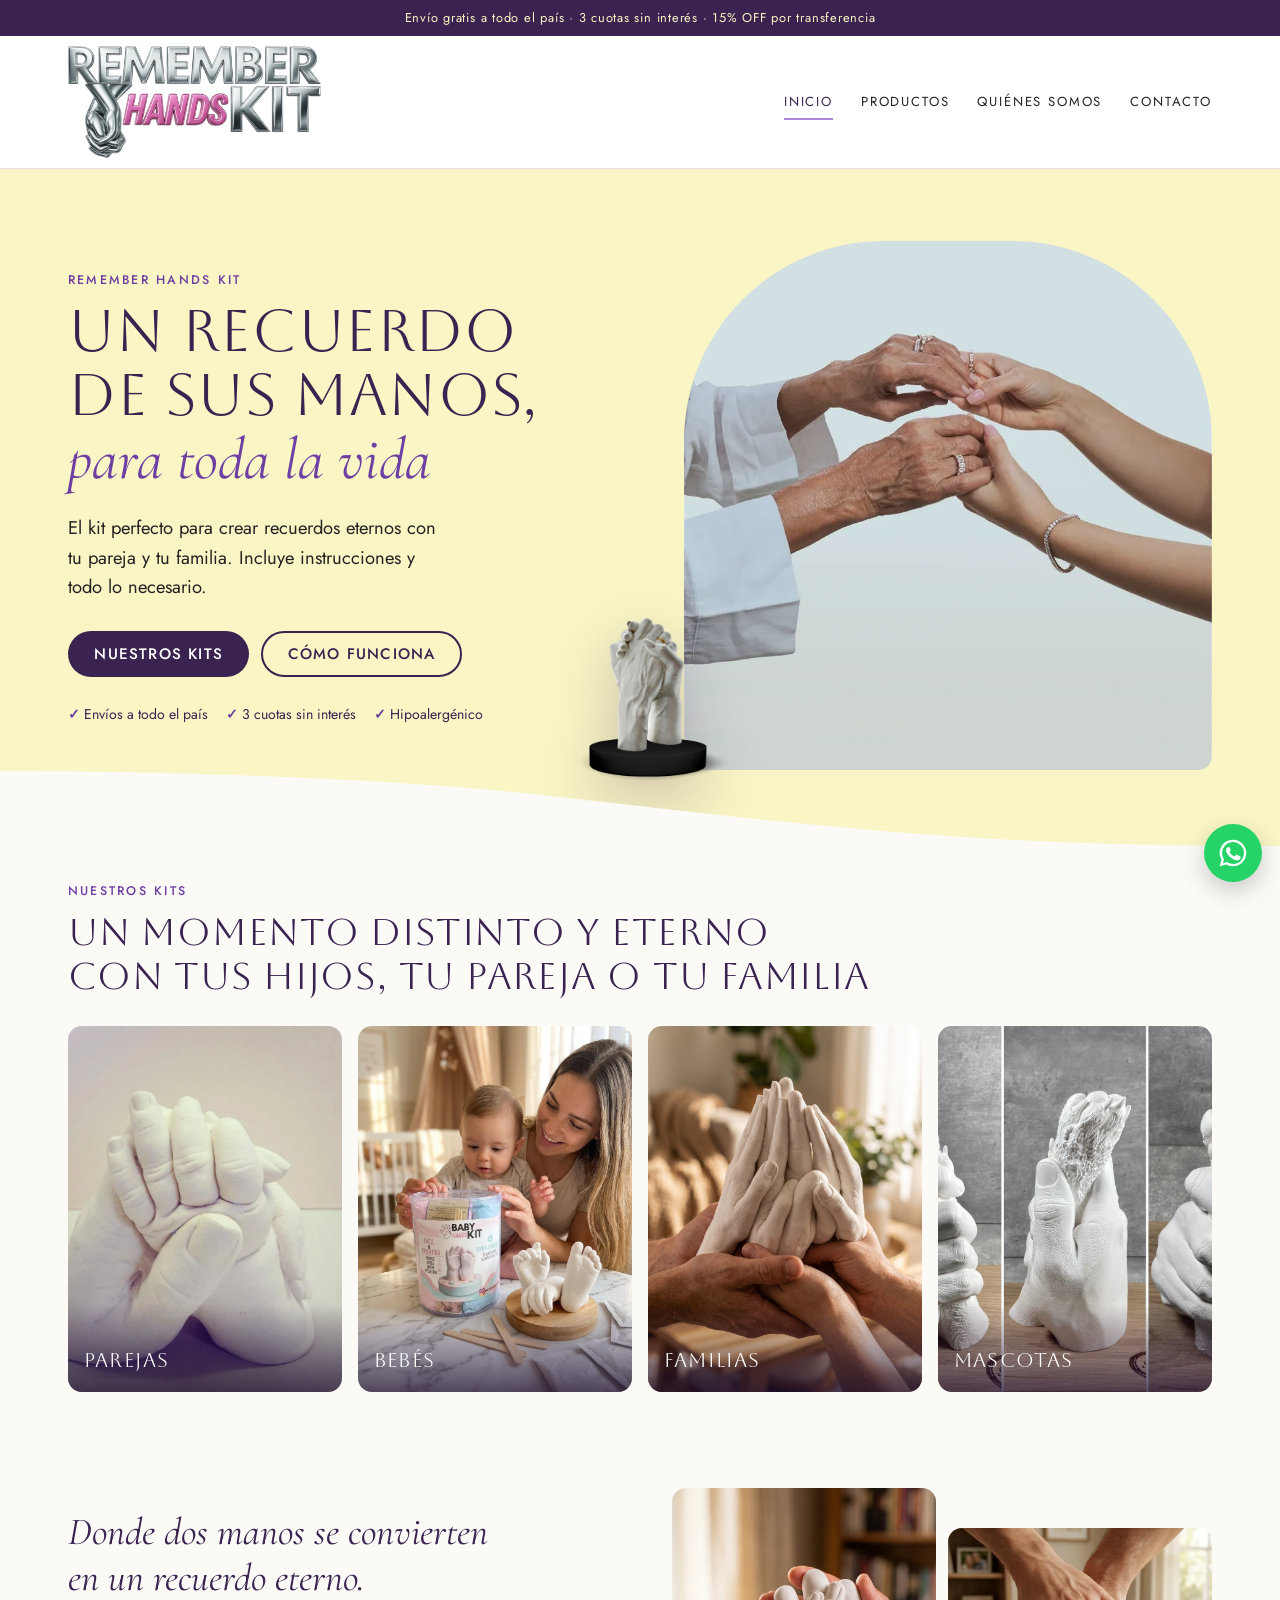
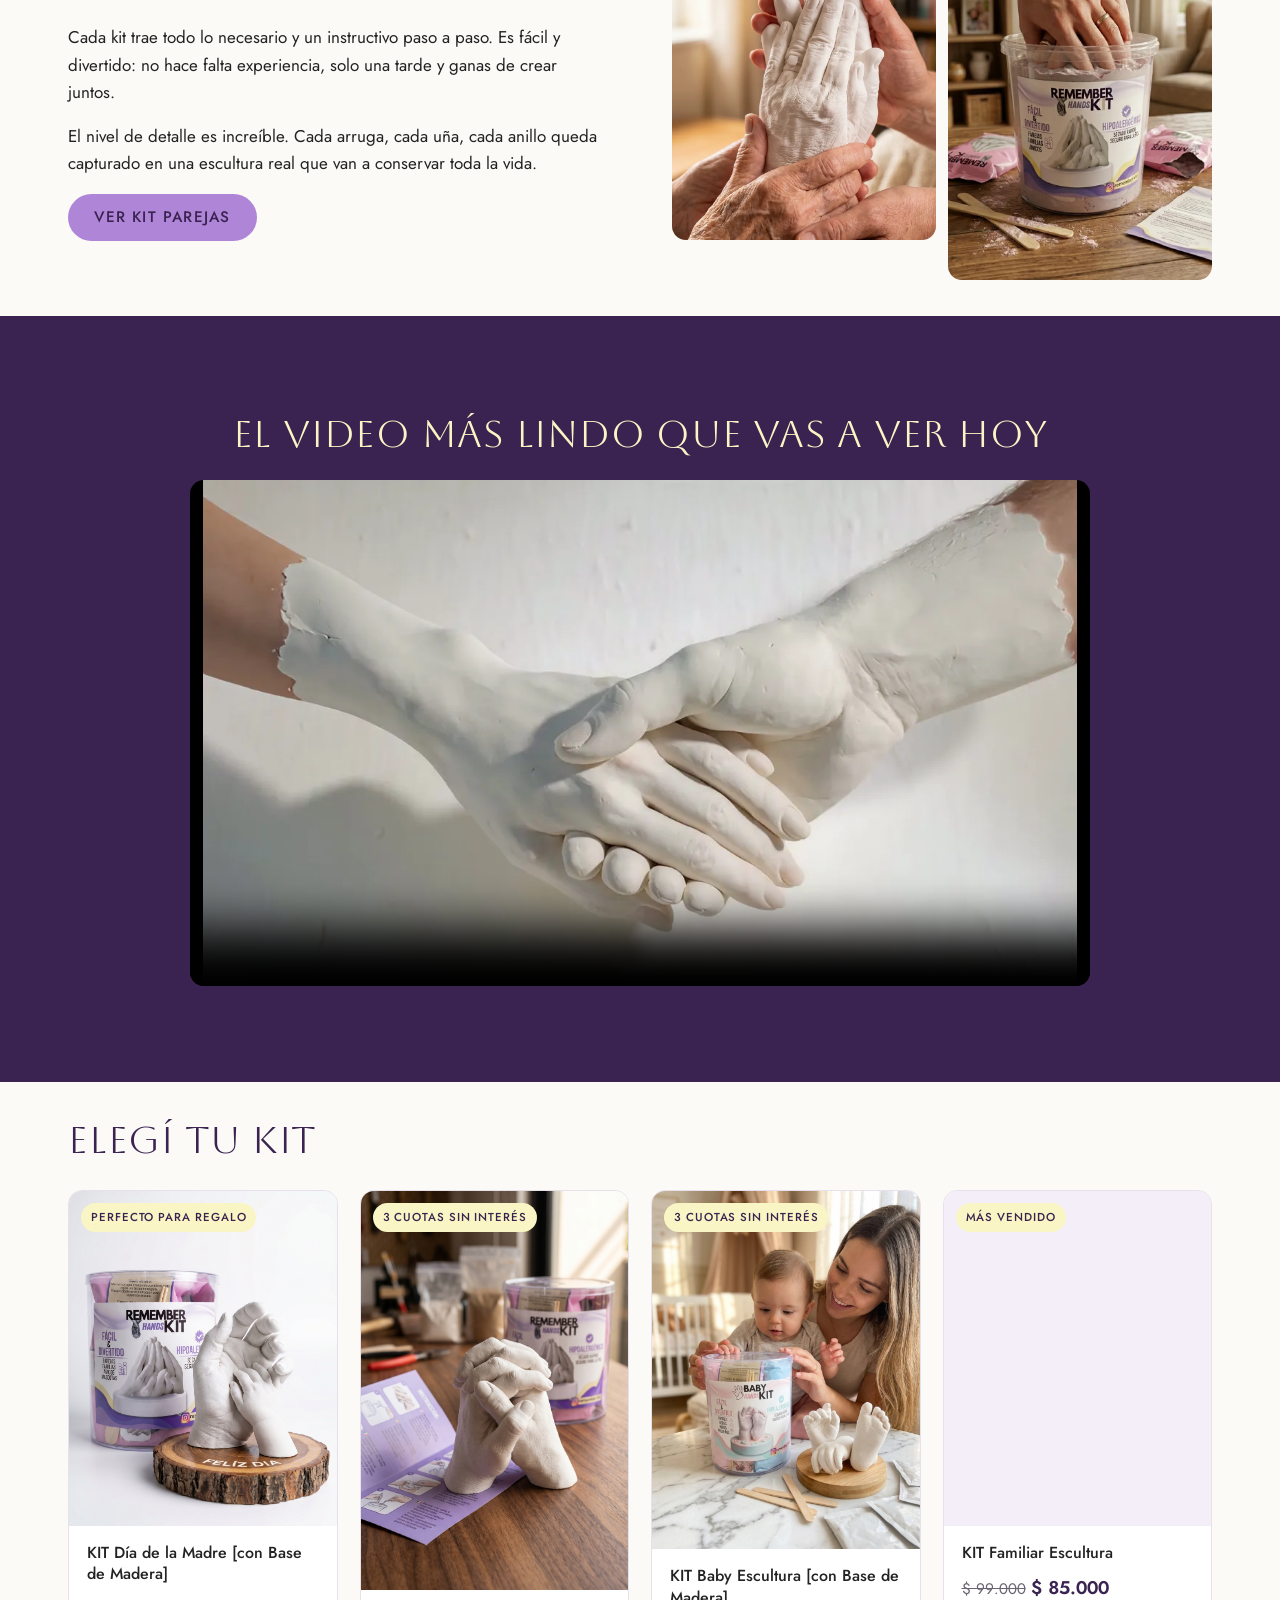
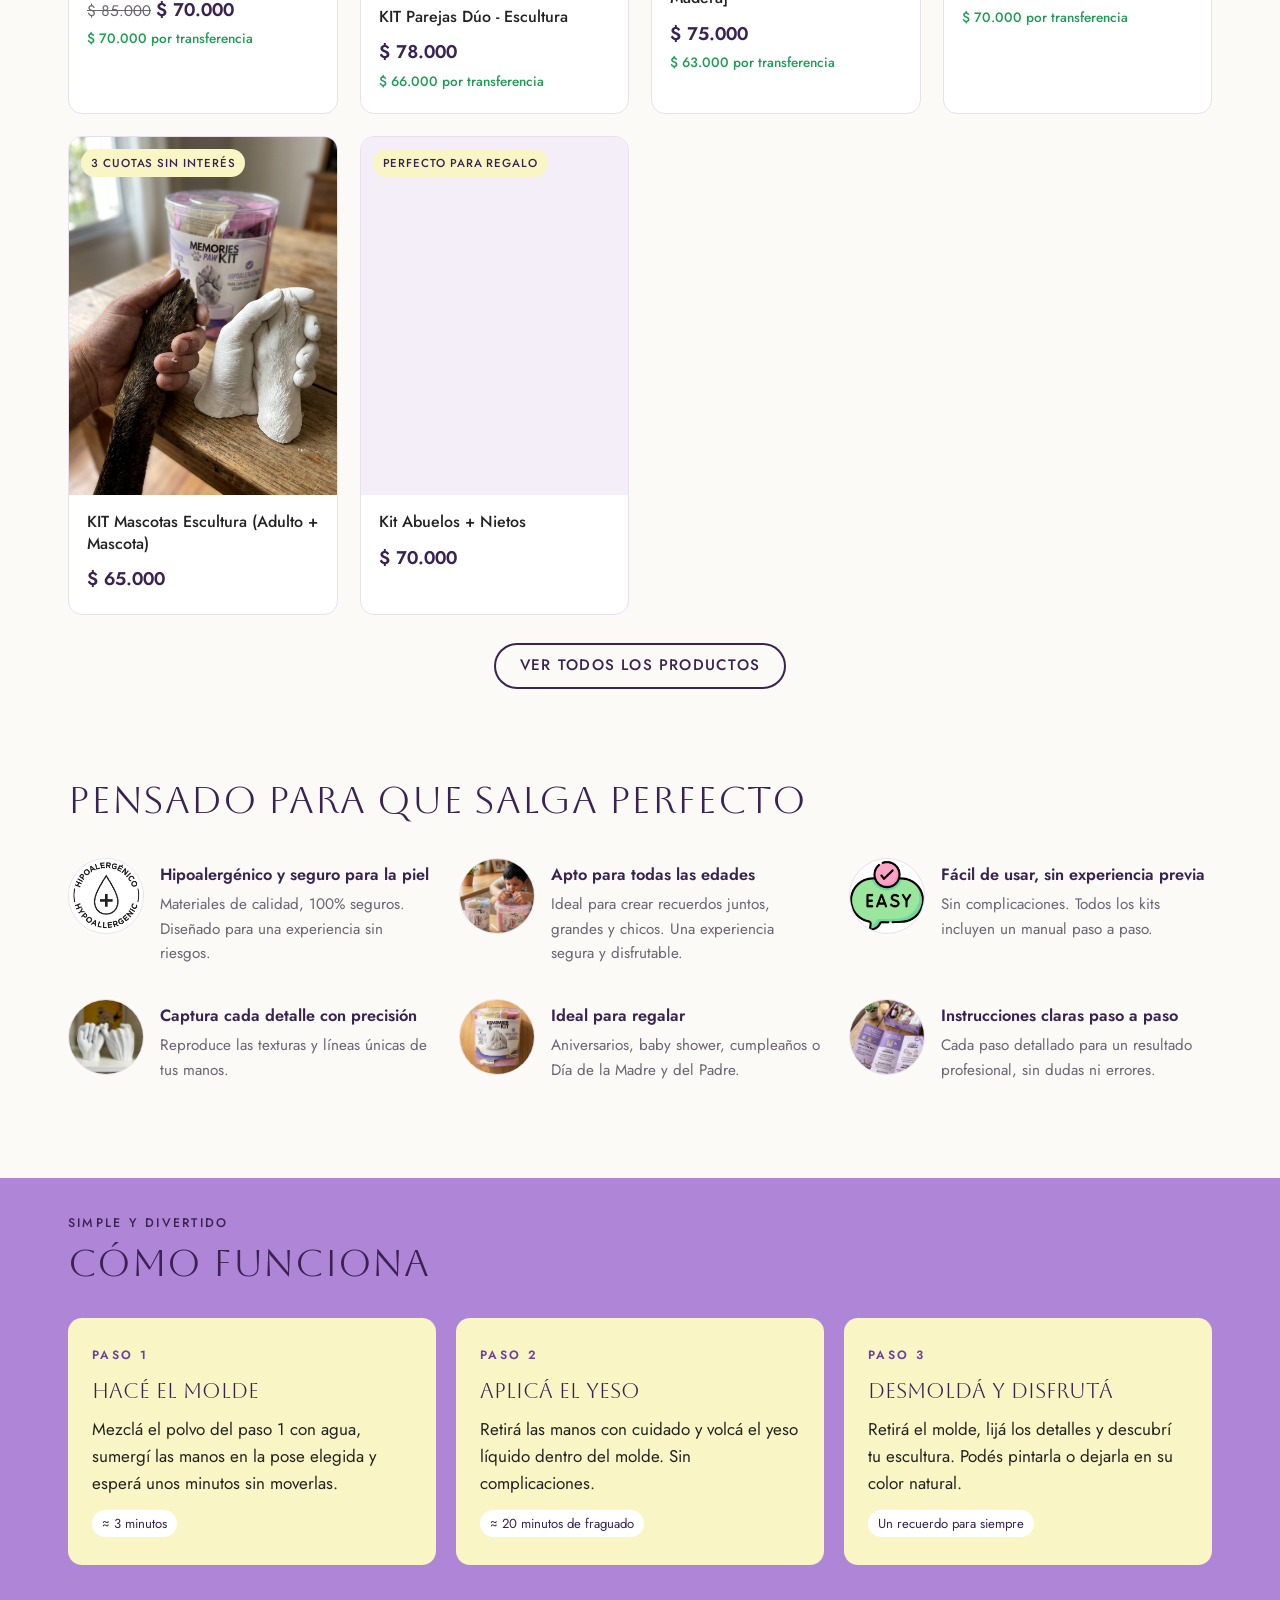
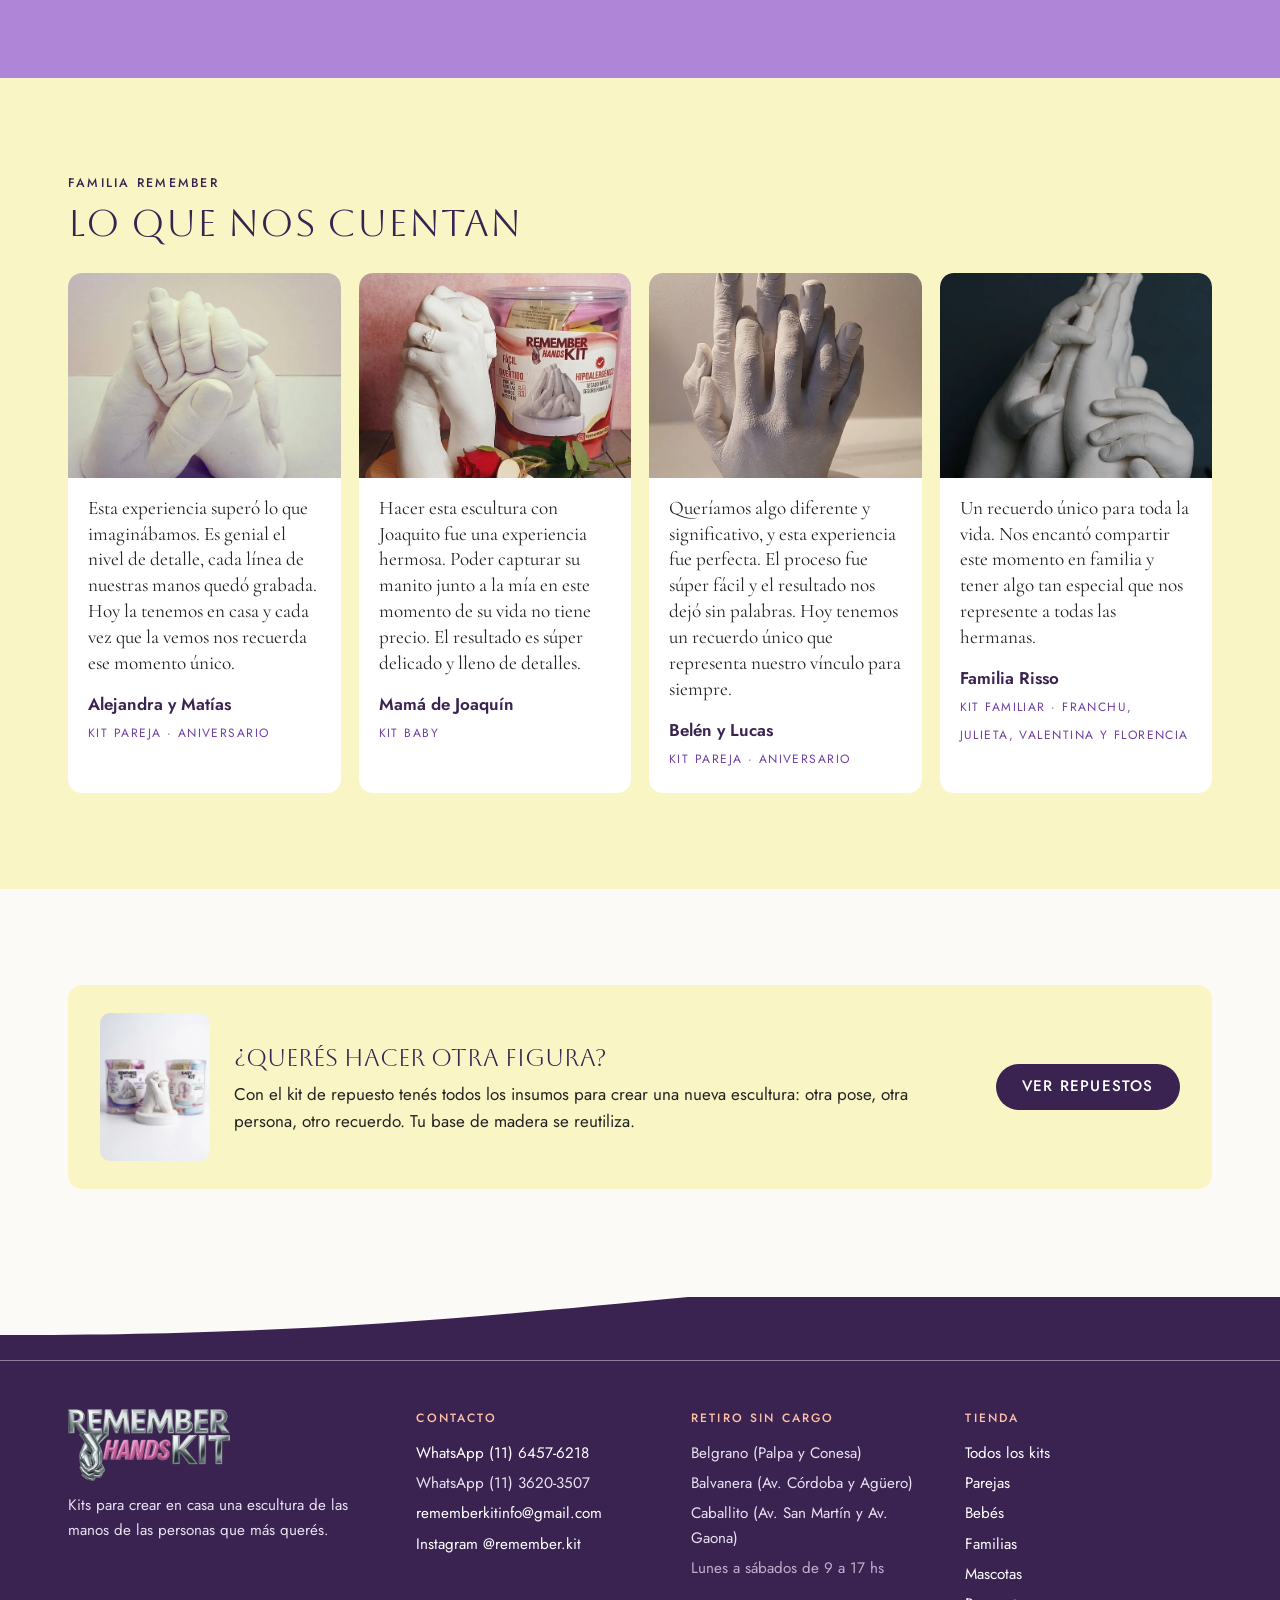
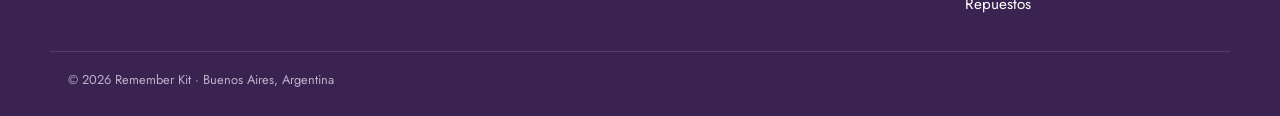
==== commit f29ed45a: "Ordenar archivos en sus carpetas y publicar última versión Co-Authored-By: Claude Opus 5.5 <noreply@" ====
--- a/index.html
+++ b/index.html
@@ -14,7 +14,7 @@
   <link rel="preconnect" href="https://fonts.googleapis.com">
   <link rel="preconnect" href="https://fonts.gstatic.com" crossorigin>
   <link rel="stylesheet" href="https://fonts.googleapis.com/css2?family=Aboreto&family=Cormorant+Garamond:ital,wght@1,500&family=Jost:wght@400;500;600&display=swap">
-  <link rel="stylesheet" href="css/styles.css">
+  <link rel="stylesheet" href="css/styles.css?v=202610270257">
 </head>
 <body data-page="home">
   <header id="site-header"></header>
@@ -153,8 +153,8 @@
 
   <footer id="site-footer"></footer>
 
-  <script src="js/config.js"></script>
-  <script src="js/productos.js"></script>
-  <script src="js/app.js"></script>
+  <script src="js/config.js?v=202610270257"></script>
+  <script src="js/productos.js?v=202610270257"></script>
+  <script src="js/app.js?v=202610270257"></script>
 </body>
 </html>
--- a/css/styles.css
+++ b/css/styles.css
@@ -61,6 +61,8 @@
   margin: 0 0 .6em;
 }
 .section { padding-block: clamp(48px, 8vw, 96px); }
+.section.tight-top { padding-top: clamp(20px, 3vw, 36px); }
+.section.tight-bottom { padding-bottom: clamp(20px, 3vw, 36px); }
 .center { text-align: center; }
 
 /* ---------- Botones ---------- */
@@ -92,7 +94,8 @@
 .nav-bar { background: #fff; border-bottom: 1px solid var(--linea); position: sticky; top: 0; z-index: 20; }
 #site-header { position: relative; z-index: 20; }
 .nav { display: flex; align-items: center; justify-content: space-between; gap: 16px; padding-block: 10px; }
-.logo img { height: 52px; width: auto; }
+.logo img { height: 112px; width: auto; }
+@media (max-width: 760px) { .logo img { height: 56px; } }
 .menu { display: flex; gap: 28px; }
 .menu a {
   font-size: .82rem; letter-spacing: .14em; text-transform: uppercase;
@@ -110,7 +113,7 @@
 
 /* ---------- Hero ---------- */
 .hero { position: relative; background: var(--crema); overflow: hidden; }
-.hero-grid { display: grid; grid-template-columns: 1.05fr .95fr; align-items: center; gap: 32px; padding-block: clamp(36px, 6vw, 72px) clamp(70px, 9vw, 120px); }
+.hero-grid { display: grid; grid-template-columns: 1.05fr .95fr; align-items: center; gap: 32px; padding-block: clamp(36px, 6vw, 72px) clamp(56px, 6vw, 80px); }
 .hero h1 {
   font-family: var(--display); font-weight: 400;
   font-size: clamp(2rem, 5.2vw, 3.7rem); line-height: 1.08; letter-spacing: .01em;
@@ -120,14 +123,14 @@
 .hero p.lead { font-size: 1.15rem; max-width: 34ch; margin: 0 0 1.6em; }
 .hero-actions { display: flex; flex-wrap: wrap; gap: 12px; }
 .hero-art { position: relative; }
-.hero-art .bg { border-radius: 240px 240px var(--r) var(--r); aspect-ratio: 4/5; object-fit: cover; width: 100%; filter: saturate(.9); }
-.hero-art .sculpt { position: absolute; width: 58%; left: -14%; bottom: -6%; filter: drop-shadow(0 20px 30px rgba(58,35,80,.25)); }
+.hero-art .bg { border-radius: 200px 200px var(--r) var(--r); aspect-ratio: 1 / 1; object-fit: cover; object-position: center 58%; width: 100%; height: auto; filter: saturate(.9); }
+.hero-art .sculpt { position: absolute; width: 34%; height: auto; left: -24%; bottom: -4%; filter: drop-shadow(0 20px 30px rgba(58,35,80,.25)); }
 .hero-badges { display: flex; flex-wrap: wrap; gap: 8px 18px; margin-top: 26px; padding: 0; list-style: none; font-size: .88rem; color: var(--ciruela); }
 .hero-badges li::before { content: "✓ "; color: var(--lila-osc); font-weight: 600; }
 @media (max-width: 820px) {
   .hero-grid { grid-template-columns: 1fr; }
   .hero-art { max-width: 420px; margin-inline: auto; width: 100%; }
-  .hero-art .sculpt { left: -6%; }
+  .hero-art .sculpt { width: 30%; left: -4%; }
 }
 
 /* Ondas de la marca */
@@ -182,13 +185,14 @@
 .tabs button[aria-pressed="true"] { background: var(--ciruela); color: #fff; border-color: var(--ciruela); }
 
 /* ---------- Cómo funciona ---------- */
-.steps-band { background: #fff; }
+.steps-band { background: var(--lila); }
+.steps-band .kicker { color: var(--ciruela); }
 .steps { display: grid; grid-template-columns: repeat(3, 1fr); gap: 20px; margin-top: 32px; counter-reset: paso; list-style: none; padding: 0; }
-.steps li { counter-increment: paso; padding: 28px 24px; border-radius: var(--r); background: var(--yeso); border: 1px solid var(--linea); }
+.steps li { counter-increment: paso; padding: 28px 24px; border-radius: var(--r); background: var(--crema); }
 .steps li::before { content: "PASO " counter(paso); display: block; font-size: .75rem; letter-spacing: .2em; color: var(--lila-osc); font-weight: 600; margin-bottom: 10px; }
 .steps h3 { font-family: var(--display); font-weight: 400; font-size: 1.3rem; color: var(--ciruela); margin: 0 0 8px; }
-.steps p { margin: 0; color: var(--gris); }
-.steps .time { display: inline-block; margin-top: 12px; font-size: .82rem; color: var(--ciruela); background: var(--crema); padding: 3px 10px; border-radius: 999px; }
+.steps p { margin: 0; color: var(--tinta); }
+.steps .time { display: inline-block; margin-top: 12px; font-size: .82rem; color: var(--ciruela); background: #fff; padding: 3px 10px; border-radius: 999px; }
 @media (max-width: 820px) { .steps { grid-template-columns: 1fr; } }
 
 /* ---------- Beneficios ---------- */
@@ -201,7 +205,7 @@
 @media (max-width: 560px) { .benefits { grid-template-columns: 1fr; } }
 
 /* ---------- Testimonios ---------- */
-.reviews-band { background: var(--lila); }
+.reviews-band { background: var(--crema); }
 .reviews-band .h2 { color: var(--ciruela); }
 .reviews { display: grid; grid-template-columns: repeat(auto-fill, minmax(260px, 1fr)); gap: 18px; margin-top: 28px; }
 .review { background: #fff; border-radius: var(--r); overflow: hidden; display: flex; flex-direction: column; }
@@ -221,6 +225,7 @@
 /* ---------- Ficha de producto ---------- */
 .crumbs { font-size: .85rem; color: var(--gris); padding-top: 20px; }
 .crumbs a { color: var(--gris); }
+.pdp > *, .hero-grid > *, .moment > *, .about > * { min-width: 0; }
 .pdp { display: grid; grid-template-columns: 1.05fr 1fr; gap: clamp(24px, 4vw, 56px); padding-block: 20px 60px; align-items: start; }
 .gallery { position: sticky; top: 90px; }
 .g-main { background: #f3eef7; border-radius: var(--r); overflow: hidden; aspect-ratio: 4/5; }
@@ -271,7 +276,7 @@
 .foot-grid a { color: #fff; text-decoration: none; }
 .foot-grid a:hover { text-decoration: underline; }
 .foot-grid .muted { color: #bfb0cc; }
-.foot-logo { height: 54px; width: auto; margin-bottom: 12px; background: #fff; border-radius: 8px; padding: 6px 10px; }
+.foot-logo { height: 72px; width: auto; margin-bottom: 12px; }
 .foot-legal { border-top: 1px solid rgba(255,255,255,.12); padding-block: 18px 26px; font-size: .8rem; color: #bfb0cc; }
 @media (max-width: 820px) { .foot-grid { grid-template-columns: 1fr 1fr; } }
 @media (max-width: 480px) { .foot-grid { grid-template-columns: 1fr; } }
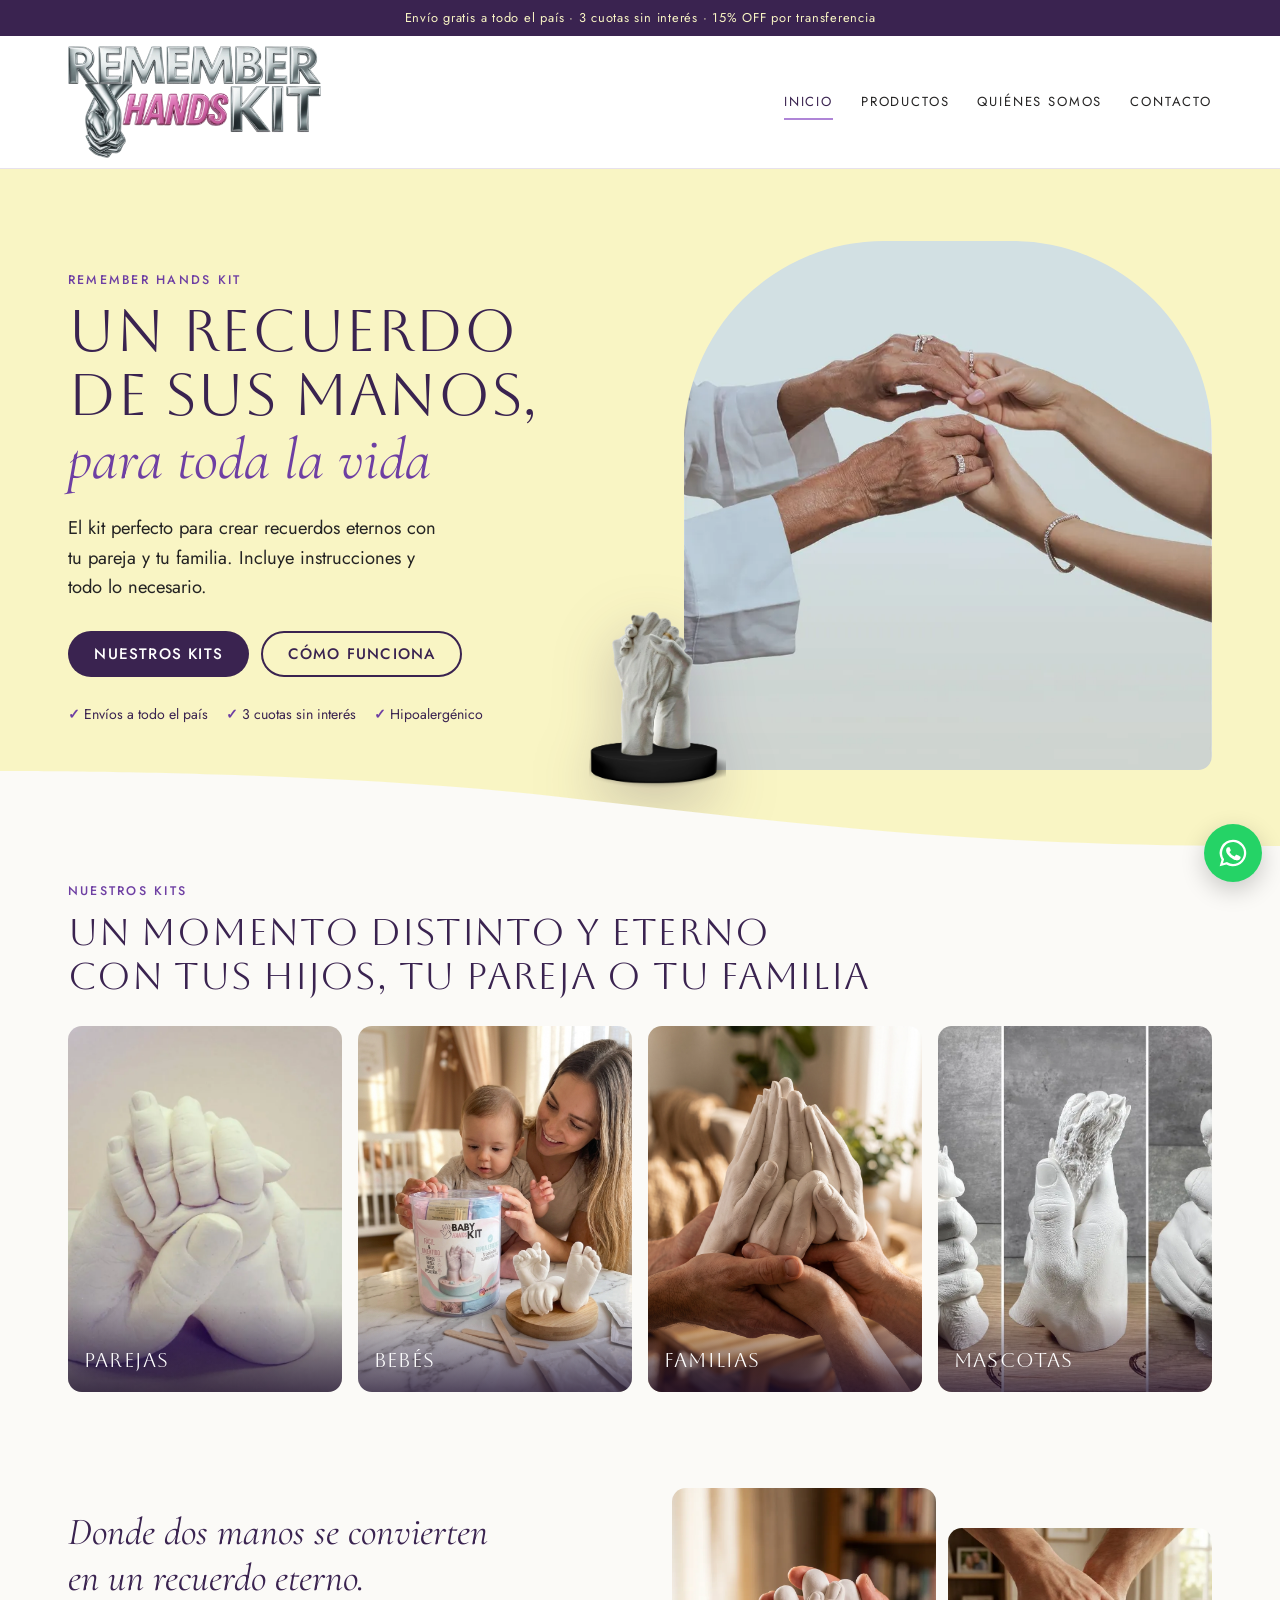
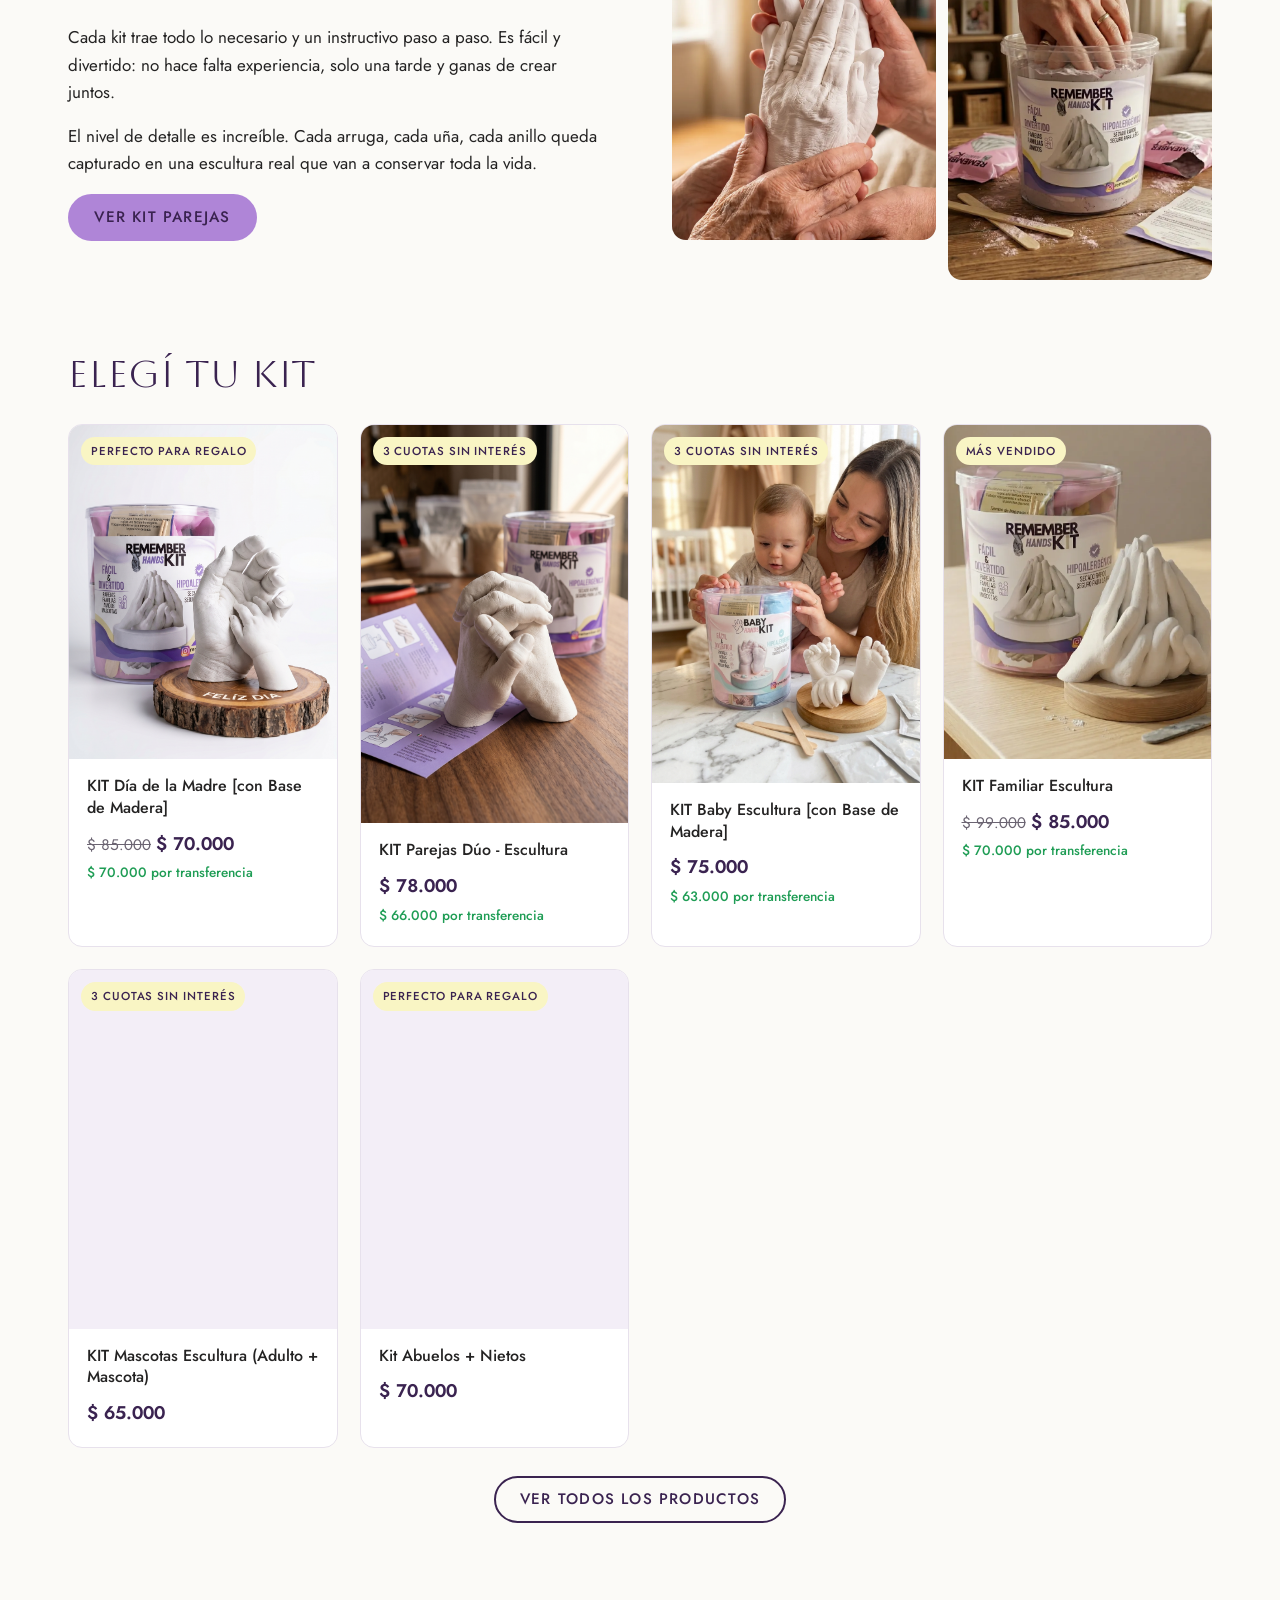
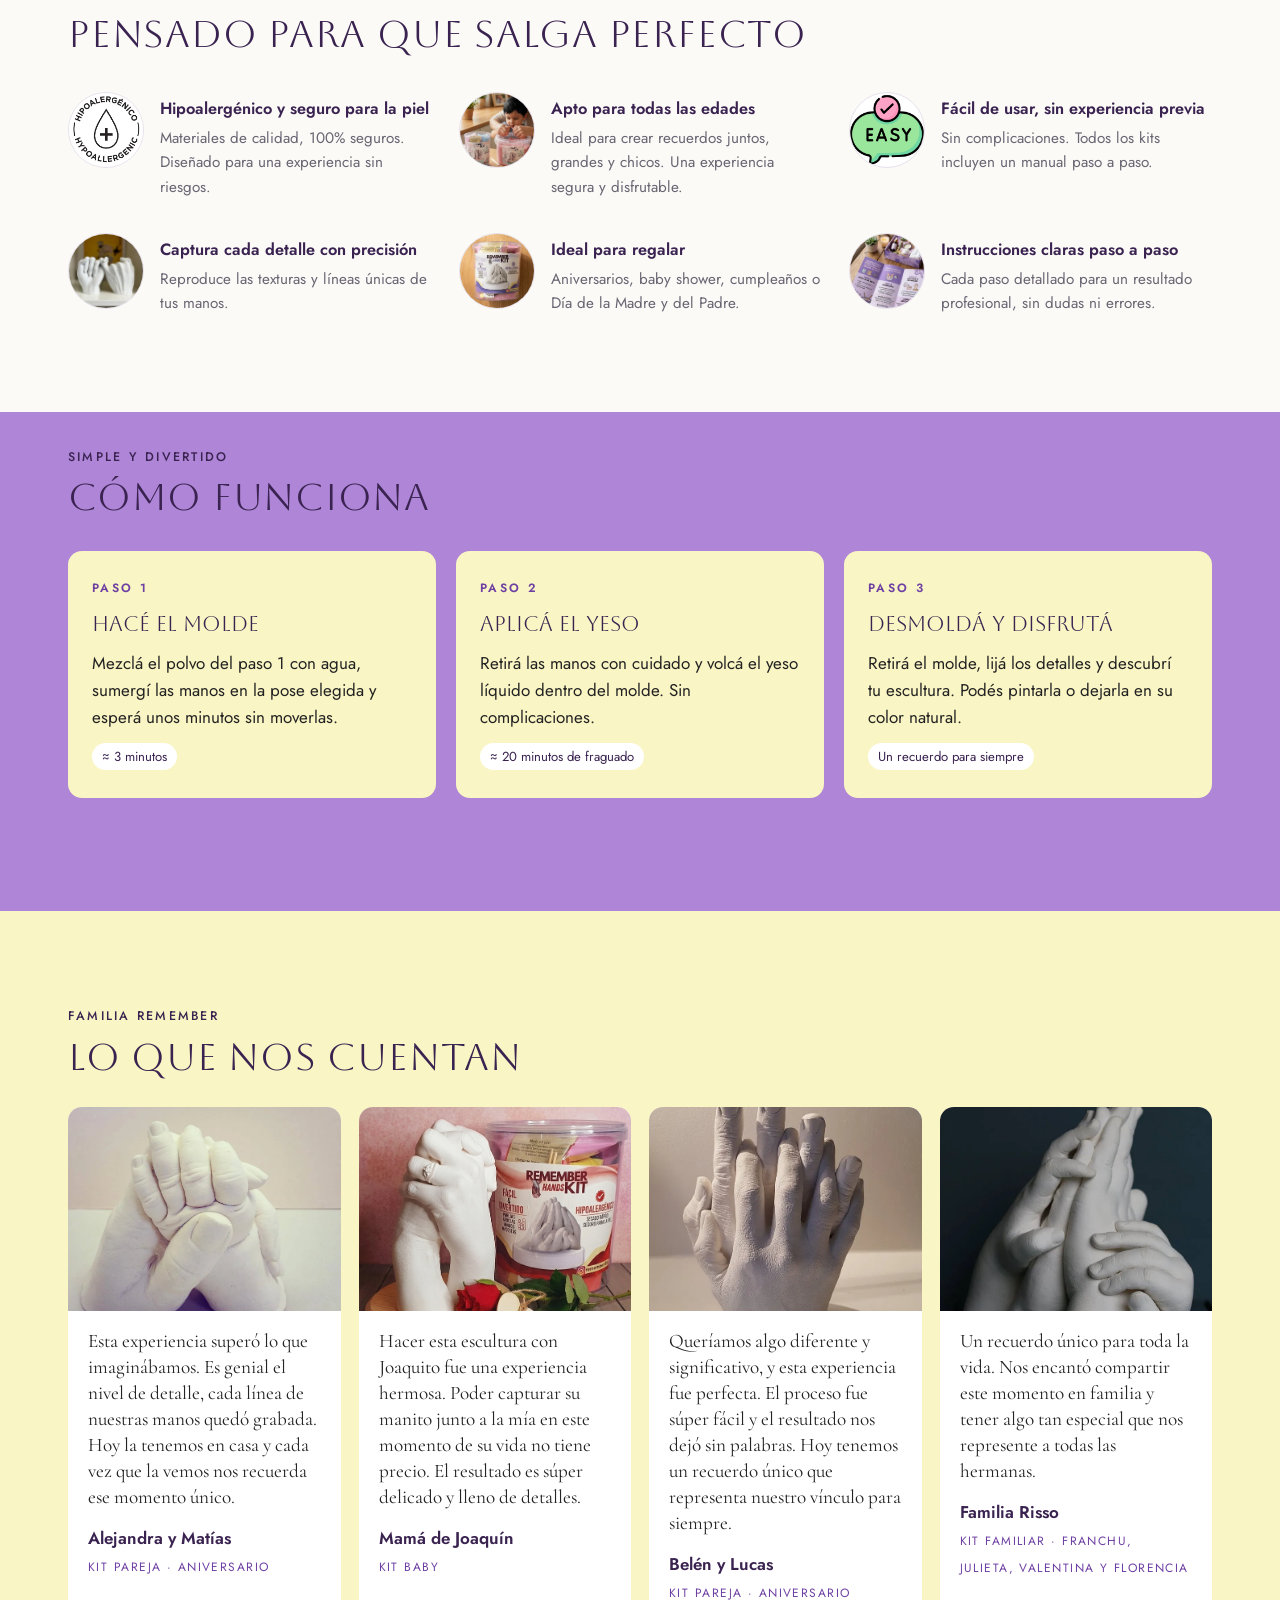
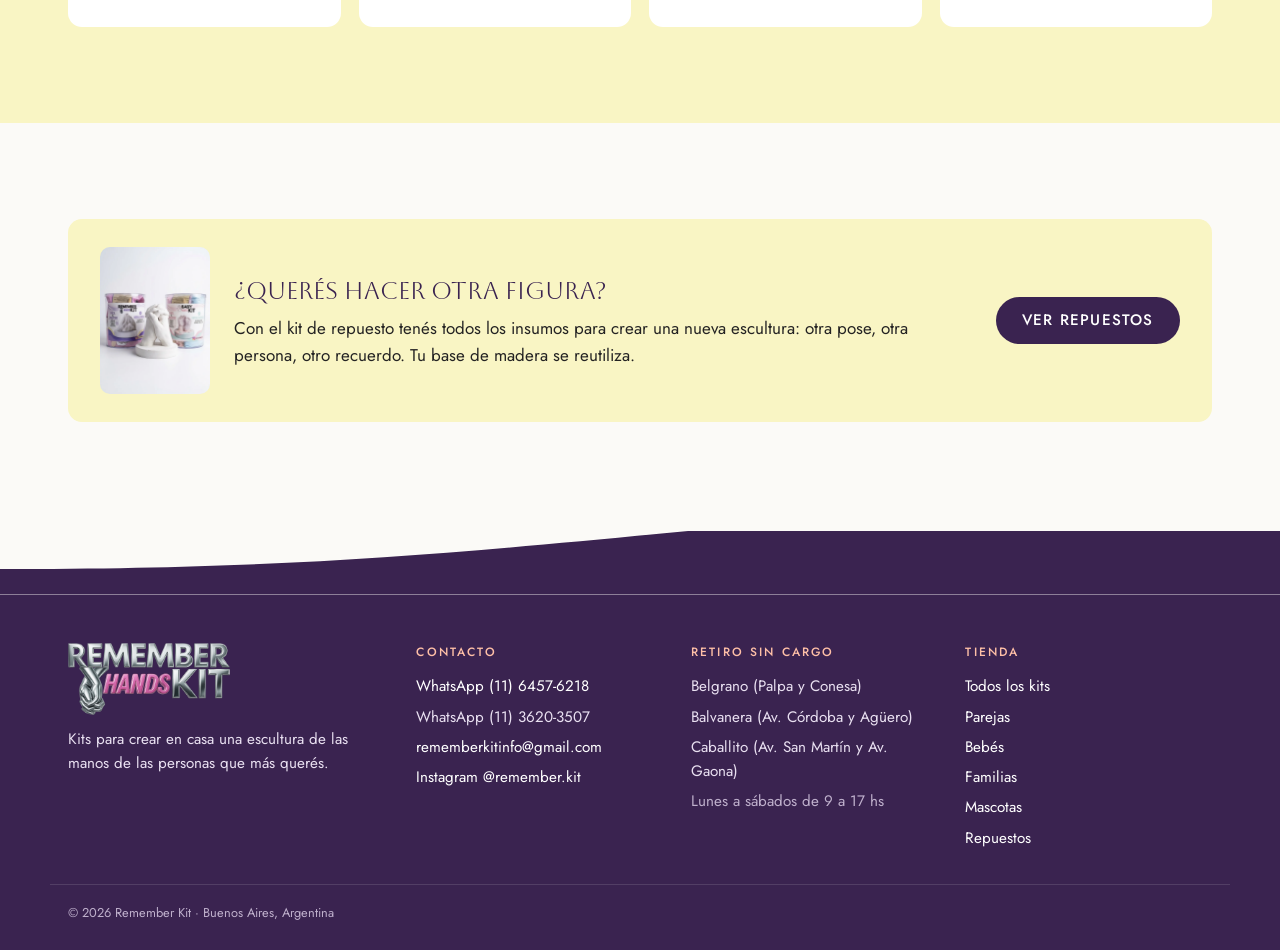
==== commit 699f1349: "Inicio: escultura al lado de la foto, a la misma altura, en pantallas anchas Co-Authored-By: Claude " ====
--- a/index.html
+++ b/index.html
@@ -14,7 +14,7 @@
   <link rel="preconnect" href="https://fonts.googleapis.com">
   <link rel="preconnect" href="https://fonts.gstatic.com" crossorigin>
   <link rel="stylesheet" href="https://fonts.googleapis.com/css2?family=Aboreto&family=Cormorant+Garamond:ital,wght@1,500&family=Jost:wght@400;500;600&display=swap">
-  <link rel="stylesheet" href="css/styles.css?v=202610270257">
+  <link rel="stylesheet" href="css/styles.css?v=202610300154">
 </head>
 <body data-page="home">
   <header id="site-header"></header>
@@ -39,7 +39,7 @@
         </div>
         <div class="hero-art">
           <img class="bg" src="img/8713cb_c81161ab278e48be9ba4b3c770926b1d~mv2.webp" data-wix="8713cb_c81161ab278e48be9ba4b3c770926b1d~mv2.jpg" alt="Dos manos tomadas" width="800" height="1000">
-          <img class="sculpt" src="img/8713cb_0ca0a6d9445e4e9bab03bb9993b2d3e4~mv2.webp" data-wix="8713cb_0ca0a6d9445e4e9bab03bb9993b2d3e4~mv2.png" alt="Escultura de yeso de dos manos entrelazadas sobre base" width="500" height="500">
+          <img class="sculpt" src="img/escultura.webp" alt="Escultura de yeso de dos manos entrelazadas sobre base" width="707" height="930">
         </div>
       </div>
       <svg class="wave wave-bottom" viewBox="0 100 1920 200" preserveAspectRatio="none" aria-hidden="true"><path fill="#fbfaf7" d="M1920 300v-4c-455 0-691-51-1083-129C490 97 0 100 0 100v200z"/></svg>
@@ -153,8 +153,8 @@
 
   <footer id="site-footer"></footer>
 
-  <script src="js/config.js?v=202610270257"></script>
-  <script src="js/productos.js?v=202610270257"></script>
-  <script src="js/app.js?v=202610270257"></script>
+  <script src="js/config.js?v=202610300154"></script>
+  <script src="js/productos.js?v=202610300154"></script>
+  <script src="js/app.js?v=202610300154"></script>
 </body>
 </html>
--- a/css/styles.css
+++ b/css/styles.css
@@ -124,7 +124,17 @@
 .hero-actions { display: flex; flex-wrap: wrap; gap: 12px; }
 .hero-art { position: relative; }
 .hero-art .bg { border-radius: 200px 200px var(--r) var(--r); aspect-ratio: 1 / 1; object-fit: cover; object-position: center 58%; width: 100%; height: auto; filter: saturate(.9); }
-.hero-art .sculpt { position: absolute; width: 34%; height: auto; left: -24%; bottom: -4%; filter: drop-shadow(0 20px 30px rgba(58,35,80,.25)); }
+.hero-art .sculpt { position: absolute; width: 26%; height: auto; left: -18%; bottom: -4%; filter: drop-shadow(0 20px 30px rgba(58,35,80,.25)); }
+/* Pantallas anchas: la escultura va al lado de la foto, a la misma altura.
+   El texto queda alineado con el resto del sitio; las imágenes usan el margen derecho. */
+@media (min-width: 1400px) {
+  .hero-grid { grid-template-columns: minmax(0, 1fr) auto; }
+  .hero-art { --ph: clamp(380px, 26vw, 480px); display: flex; align-items: flex-end; gap: clamp(16px, 2vw, 32px);
+    margin-right: calc(-1 * clamp(0px, (100vw - var(--maxw)) / 2 - 40px, 400px)); }
+  .hero-art .bg { width: var(--ph); height: var(--ph); flex: none; }
+  .hero-art .sculpt { position: static; width: auto; height: var(--ph); flex: none; }
+}
+
 .hero-badges { display: flex; flex-wrap: wrap; gap: 8px 18px; margin-top: 26px; padding: 0; list-style: none; font-size: .88rem; color: var(--ciruela); }
 .hero-badges li::before { content: "✓ "; color: var(--lila-osc); font-weight: 600; }
 @media (max-width: 820px) {
